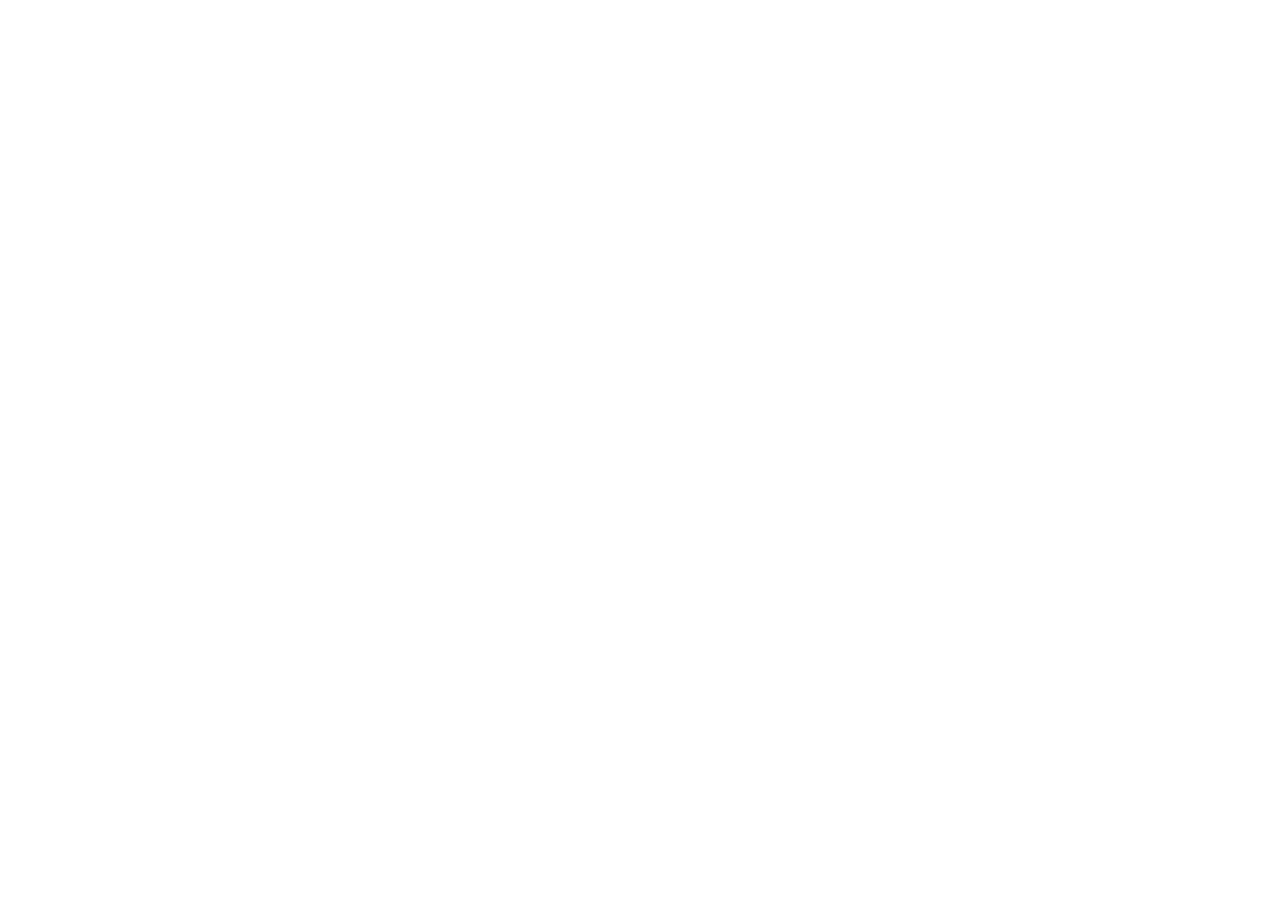
==== index.html @ 5663b7db "Proyecto Fruver Frumax" ====
<!DOCTYPE html>
<html lang="en">
<head>
    <meta charset="UTF-8">
    <meta name="viewport" content="width=device-width, initial-scale=1.0">
    <title>Pagina de Inicio</title>
</head>
<body>
    
</body>
</html>
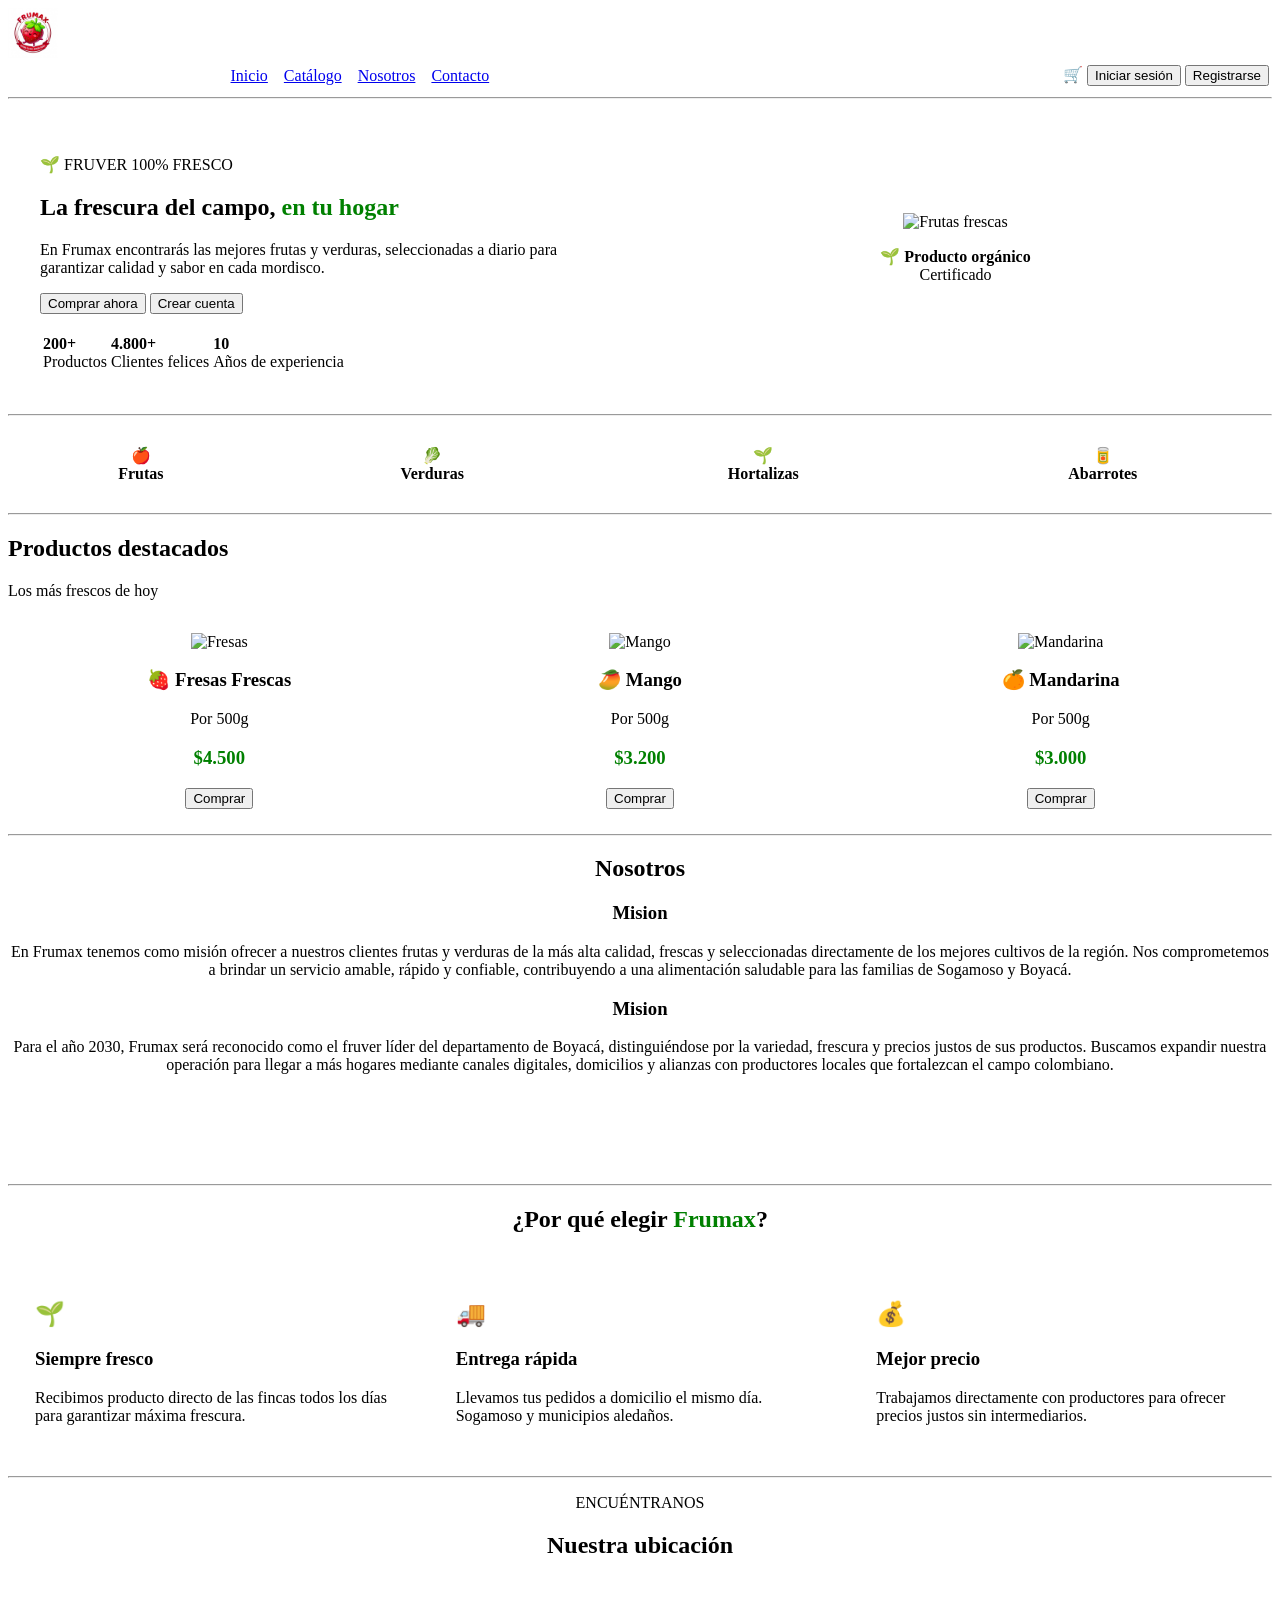
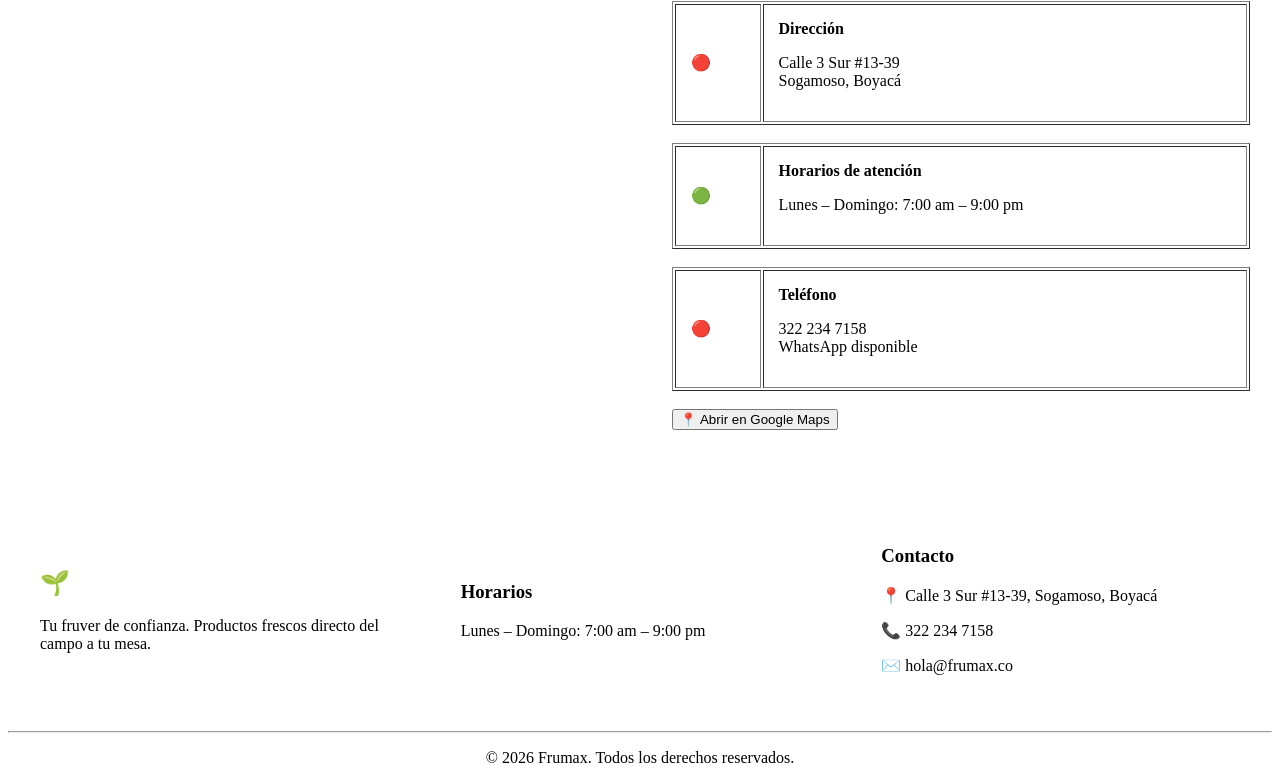
==== commit 60aeef4e: "Diseno de pagina de inicio" ====
--- a/index.html
+++ b/index.html
@@ -1,11 +1,560 @@
 <!DOCTYPE html>
-<html lang="en">
+<html lang="es">
 <head>
     <meta charset="UTF-8">
     <meta name="viewport" content="width=device-width, initial-scale=1.0">
-    <title>Pagina de Inicio</title>
+    <title>Frumax - Fruver</title>
 </head>
+
 <body>
+
+    <!--Enecabezado-->
+    <header>
+
+        <table width="100%">
+            <tr>
+
+            <div>
+                <a href="#">
+                    <img src="assets/imagenes/FOTO PROYECTO.jpg" alt="logo FRUMAX" width="50">
+                </a>
+            </div>
+
+                <td align="center">
+                    <a href="#inicio">Inicio</a> &nbsp;&nbsp;
+                    <a href="#catalogo">Catálogo</a> &nbsp;&nbsp;
+                    <a href="#nosotros">Nosotros</a> &nbsp;&nbsp;
+                    <a href="#contacto">Contacto</a>
+                </td>
+
+                <td align="right">
+                    🛒
+                    <button>Iniciar sesión</button>
+                    <button>Registrarse</button>
+                </td>
+
+            </tr>
+        </table>
+
+        <hr>
+
+    </header>
+
+    <!--Inicio-->
+    <section id="inicio">
+
+        <table width="100%" cellpadding="30">
+
+            <tr>
+
+                <td width="50%">
+
+                    <p>🌱 FRUVER 100% FRESCO</p>
+
+                    <h1>
+                        La frescura del campo,
+                        <font color="green">en tu hogar</font>
+                    </h1>
+
+                    <p>
+                        En Frumax encontrarás las mejores frutas y verduras,
+                        seleccionadas a diario para garantizar calidad y sabor
+                        en cada mordisco.
+                    </p>
+
+                    <button>
+                        Comprar ahora
+                    </button>
+
+                    <button>
+                        Crear cuenta
+                    </button>
+
+                    <br><br>
+
+                    <table>
+                        <tr>
+                            <td>
+                                <b>200+</b><br>
+                                Productos
+                            </td>
+
+                            <td>
+                                <b>4.800+</b><br>
+                                Clientes felices
+                            </td>
+
+                            <td>
+                                <b>10</b><br>
+                                Años de experiencia
+                            </td>
+                        </tr>
+                    </table>
+
+                </td>
+
+                <td width="50%" align="center">
+
+                    <img src="assets/imagenes/pagina principal.jpeg"
+                        width="600"
+                        alt="Frutas frescas">
+
+                    <p>
+                        🌱 <b>Producto orgánico</b><br>
+                        Certificado
+                    </p>
+
+                </td>
+
+            </tr>
+
+        </table>
+
+    </section>
+
+    <hr>
+
+    <!--Categorias-->
+    <section>
+
+        <table width="100%" cellpadding="20">
+
+            <tr align="center">
+
+                <td>
+                    🍎<br>
+                    <b>Frutas</b>
+                </td>
+
+                <td>
+                    🥬<br>
+                    <b>Verduras</b>
+                </td>
+
+                <td>
+                    🌱<br>
+                    <b>Hortalizas</b>
+                </td>
+
+                <td>
+                    🥫<br>
+                    <b>Abarrotes</b>
+                </td>
+
+            </tr>
+
+        </table>
+
+    </section>
+
+    <hr>
+
+    <!--Productos-->
+
+    <section id="catalogo">
+
+        <h2>Productos destacados</h2>
+
+        <p>Los más frescos de hoy</p>
+
+        <table width="100%" cellpadding="15">
+
+            <tr>
+
+                <!--Fresa-->
+                <td width="33%" align="center">
+
+                    <img
+                        src="https://images.unsplash.com/photo-1464965911861-746a04b4bca6?w=400"width="300"
+                        height="200"
+                        alt="Fresas"
+>
+
+                    <h3>🍓 Fresas Frescas</h3>
+
+                    <p>Por 500g</p>
+
+                    <h3>
+                        <font color="green">$4.500</font>
+                    </h3>
+
+                    <button>Comprar</button>
+
+                </td>
+
+
+                <!--MANGO-->
+                <td width="33%" align="center">
+
+                    <img src="assets/imagenes/Mango.jpeg"
+                        width="200"
+                        height="180"
+                        alt="Mango"
+                    >
+
+                    <h3>🥭 Mango</h3>
+
+                    <p>Por 500g</p>
+
+                    <h3>
+                        <font color="green">$3.200</font>
+                    </h3>
+
+                    <button>Comprar</button>
+
+                </td>
+
+
+                <!-- MANDARINA -->
+                <td width="33%" align="center">
+
+                    <img src="assets/imagenes/Mandarina.jpeg"
+                        width="200"
+                        height="180"
+                        alt="Mandarina"
+                    >
+
+                    <h3>🍊 Mandarina</h3>
+
+                    <p>Por 500g</p>
+
+                    <h3>
+                        <font color="green">$3.000</font>
+                    </h3>
+
+                    <button>Comprar</button>
+
+                </td>
+
+            </tr>
+
+        </table>
+
+    </section>
+
+    <hr>
+    <!--Mision y Vision-->
+
+    <center>
+    <h2>Nosotros</h2>
+
+    <table width="100%" cellpadding="20">
+
+        <tr>
+            <td width="50%"></td>
+            <h3> Mision</h3>
+            <p>
+                En Frumax tenemos como misión ofrecer a nuestros clientes frutas y verduras de la más alta calidad, 
+                frescas y seleccionadas directamente de los mejores cultivos de la región.
+                Nos comprometemos a brindar un servicio amable, rápido y confiable, contribuyendo a una alimentación saludable para las familias de Sogamoso y Boyacá.
+            </p>
+        </tr>
+
+        <td>
+            <td width="50%"></td>
+            <h3> Mision</h3>
+            <p>
+                Para el año 2030, Frumax será reconocido como el fruver líder del departamento de Boyacá, distinguiéndose por la variedad, frescura y precios justos de sus productos. 
+                Buscamos expandir nuestra operación para llegar a más hogares mediante canales digitales, domicilios y alianzas con productores locales que fortalezcan el campo colombiano.
+            </p>
+        </td>
+        </tr>
+        </table>
+        </center>
+
+    <hr>
+
+    <!--Por que elegir Frumax-->
+    <section id="nosotros">
+
+        <center>
+            <h2>
+                ¿Por qué elegir
+                <font color="green">Frumax</font>?
+            </h2>
+        </center>
+
+
+        <table width="100%" cellpadding="25">
+
+            <tr>
+
+                <td width="33%">
+
+                    <h2>🌱</h2>
+
+                    <h3>Siempre fresco</h3>
+
+                    <p>
+                        Recibimos producto directo de las fincas
+                        todos los días para garantizar máxima frescura.
+                    </p>
+
+                </td>
+
+
+                <td width="33%">
+
+                    <h2>🚚</h2>
+
+                    <h3>Entrega rápida</h3>
+
+                    <p>
+                        Llevamos tus pedidos a domicilio el mismo día.
+                        Sogamoso y municipios aledaños.
+                    </p>
+
+                </td>
+
+
+                <td width="33%">
+
+                    <h2>💰</h2>
+
+                    <h3>Mejor precio</h3>
+
+                    <p>
+                        Trabajamos directamente con productores
+                        para ofrecer precios justos sin intermediarios.
+                    </p>
+
+                </td>
+
+            </tr>
+
+        </table>
+
+    </section>
+
+
+    <hr>
+
+    <!--Unicacion-->
+
+    <section id="contacto">
+
+        <center>
+
+            <p>
+                ENCUÉNTRANOS
+            </p>
+
+            <h2>
+                Nuestra
+                ubicación
+            </h2>
+
+        </center>
+
+
+        <table width="100%" cellpadding="20">
+
+            <tr>
+
+                <!-- MAPA -->
+
+                <td width="50%" align="center">
+
+                    <div>
+                <center>
+                    <iframe src="https://www.google.com/maps/embed?pb=!1m18!1m12!1m3!1d3970.0698266875106!2d-72.94289392331687!3d5.703052332149914!2m3!1f0!2f0!3f0!3m2!1i1024!2i768!4f13.1!3m3!1m2!1s0x8e6a45ca20de23af%3A0x61d91f618eb2b87a!2sCl.%203%20Sur%20%23%2013-39%2C%20Sogamoso%2C%20Boyac%C3%A1!5e0!3m2!1ses-419!2sco!4v1788568639772!5m2!1ses-419!2sco" width="600" height="450" style="border:0;" allowfullscreen="" loading="lazy" referrerpolicy="strict-origin-when-cross-origin"></iframe>
+                </center>
+            </div>
+                </td>
+
+
+                <!--Informacion-->
+
+                <td width="50%" valign="top">
+
+                    <!-- DIRECCIÓN -->
+
+                    <table border="1" width="100%" cellpadding="15">
+
+                        <tr>
+
+                            <td width="15%">
+                                🔴
+                            </td>
+
+                            <td>
+
+                                <b>Dirección</b>
+
+                                <p>
+                                    Calle 3 Sur #13-39<br>
+                                    Sogamoso, Boyacá
+                                </p>
+
+                            </td>
+
+                        </tr>
+
+                    </table>
+
+                    <br>
+
+
+                    <!-- HORARIOS -->
+
+                    <table border="1" width="100%" cellpadding="15">
+
+                        <tr>
+
+                            <td width="15%">
+                                🟢
+                            </td>
+
+                            <td>
+
+                                <b>Horarios de atención</b>
+
+                                <p>
+                                    Lunes – Domingo: 7:00 am – 9:00 pm
+                                </p>
+
+                            </td>
+
+                        </tr>
+
+                    </table>
+
+                    <br>
+
+
+                    <!-- TELÉFONO -->
+
+                    <table border="1" width="100%" cellpadding="15">
+
+                        <tr>
+
+                            <td width="15%">
+                                🔴
+                            </td>
+
+                            <td>
+
+                                <b>Teléfono</b>
+
+                                <p>
+                                    322 234 7158<br>
+                                    WhatsApp disponible
+                                </p>
+
+                            </td>
+
+                        </tr>
+
+                    </table>
+
+                    <br>
+
+                    <button>
+                        📍 Abrir en Google Maps
+                    </button>
+
+                </td>
+
+            </tr>
+
+        </table>
+
+    </section>
+
+
+    <br>
+
+
+    <!--Footer -->
+
+    <footer>
+
+        <table width="100%" cellpadding="30">
+
+            <tr>
+
+                <!-- DESCRIPCIÓN -->
+
+                <td width="33%">
+
+                    <h2>
+                        🌱 <font color="white">FRUMAX</font>
+                    </h2>
+
+                    <p>
+                        Tu fruver de confianza. Productos frescos
+                        directo del campo a tu mesa.
+                    </p>
+
+                </td>
+
+
+                <!-- HORARIOS -->
+
+                <td width="33%">
+
+                    <h3>Horarios</h3>
+
+                    <p>
+                        Lunes – Domingo: 7:00 am – 9:00 pm<br>
+
+                    </p>
+
+                </td>
+
+
+                <!-- CONTACTO -->
+
+                <td width="33%">
+
+                    <h3>Contacto</h3>
+
+                    <p>
+                        📍 Calle 3 Sur #13-39, Sogamoso, Boyacá
+                    </p>
+
+                    <p>
+                        📞 322 234 7158
+                    </p>
+
+                    <p>
+                        ✉️ hola@frumax.co
+                    </p>
+
+                </td>
+
+            </tr>
+
+        </table>
+
+
+        <hr>
+
+        <center>
+
+            <p>
+                © 2026 Frumax. Todos los derechos reservados.
+            </p>
+
+        </center>
+
+    </footer>
+
+</body>
+
+</html>
+
     
-</body>
-</html>+
+
+
+
+
+
+
+
+
+
+
+
+
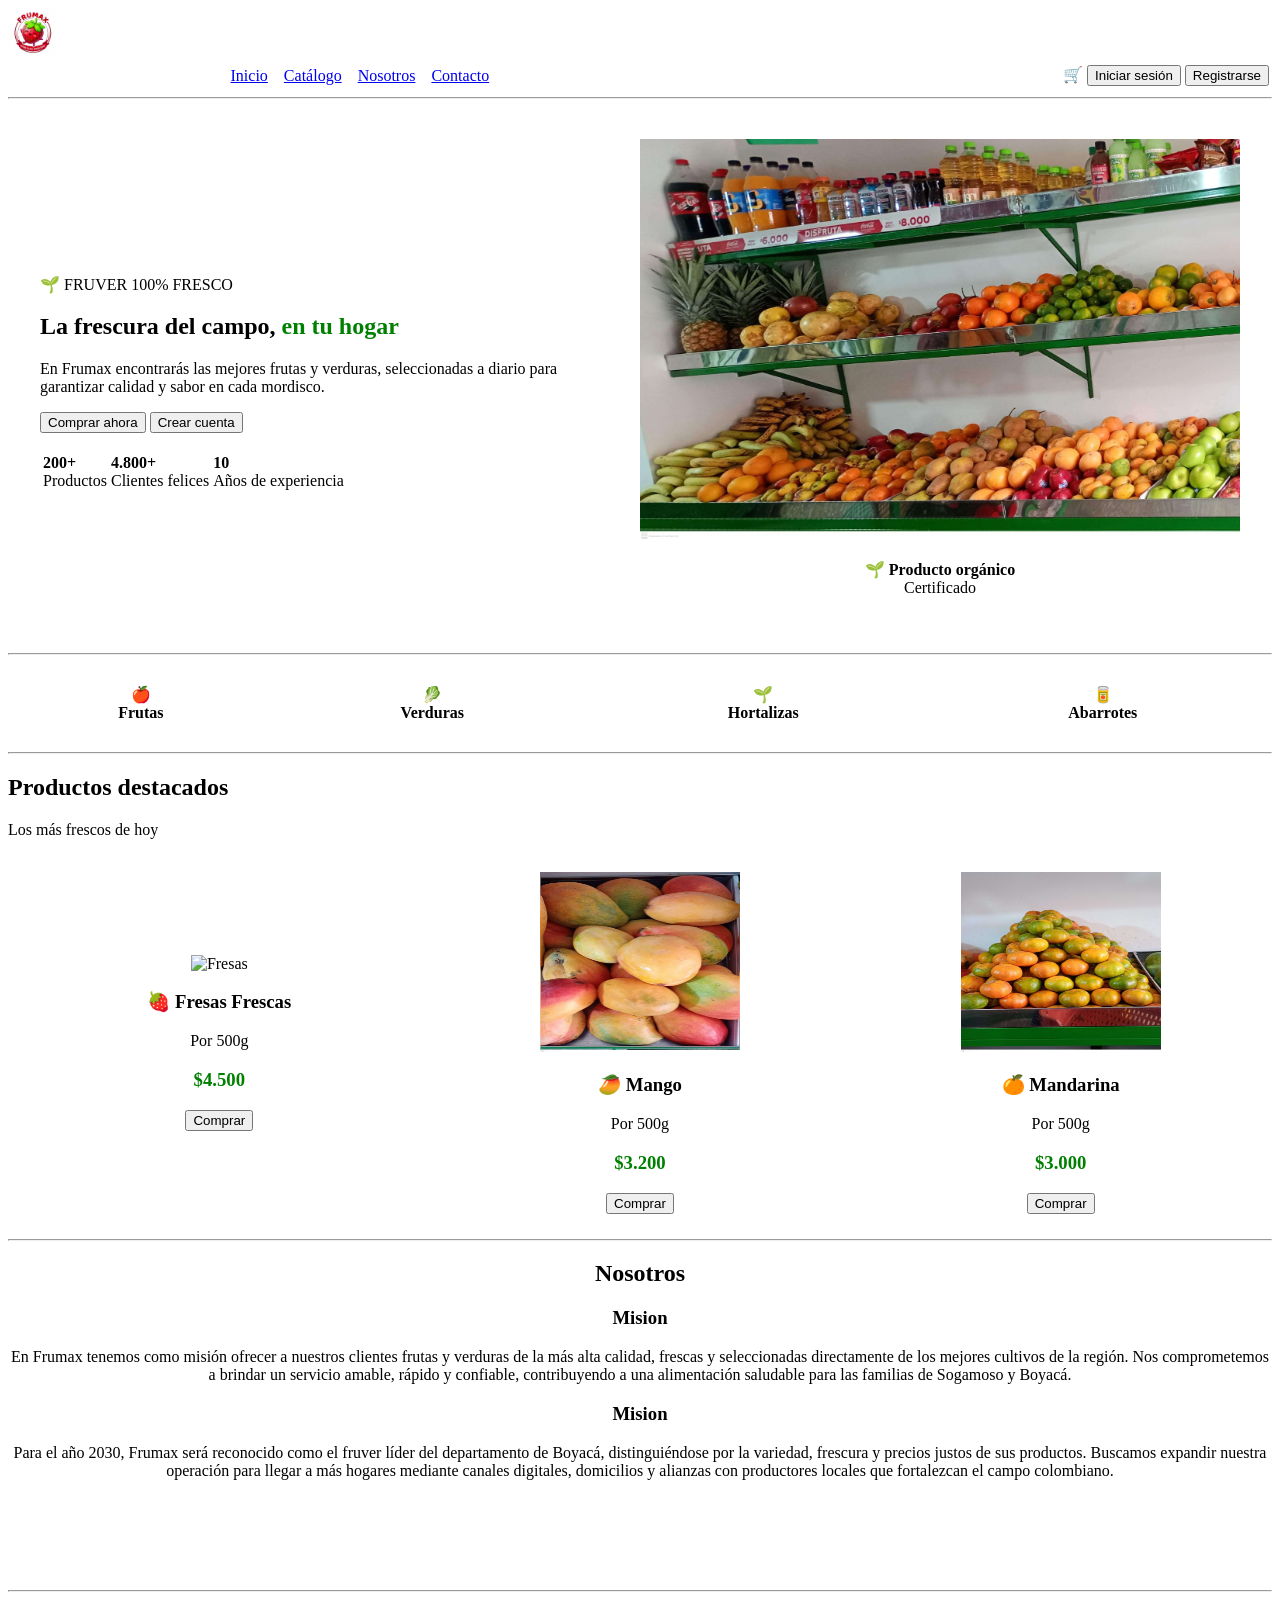
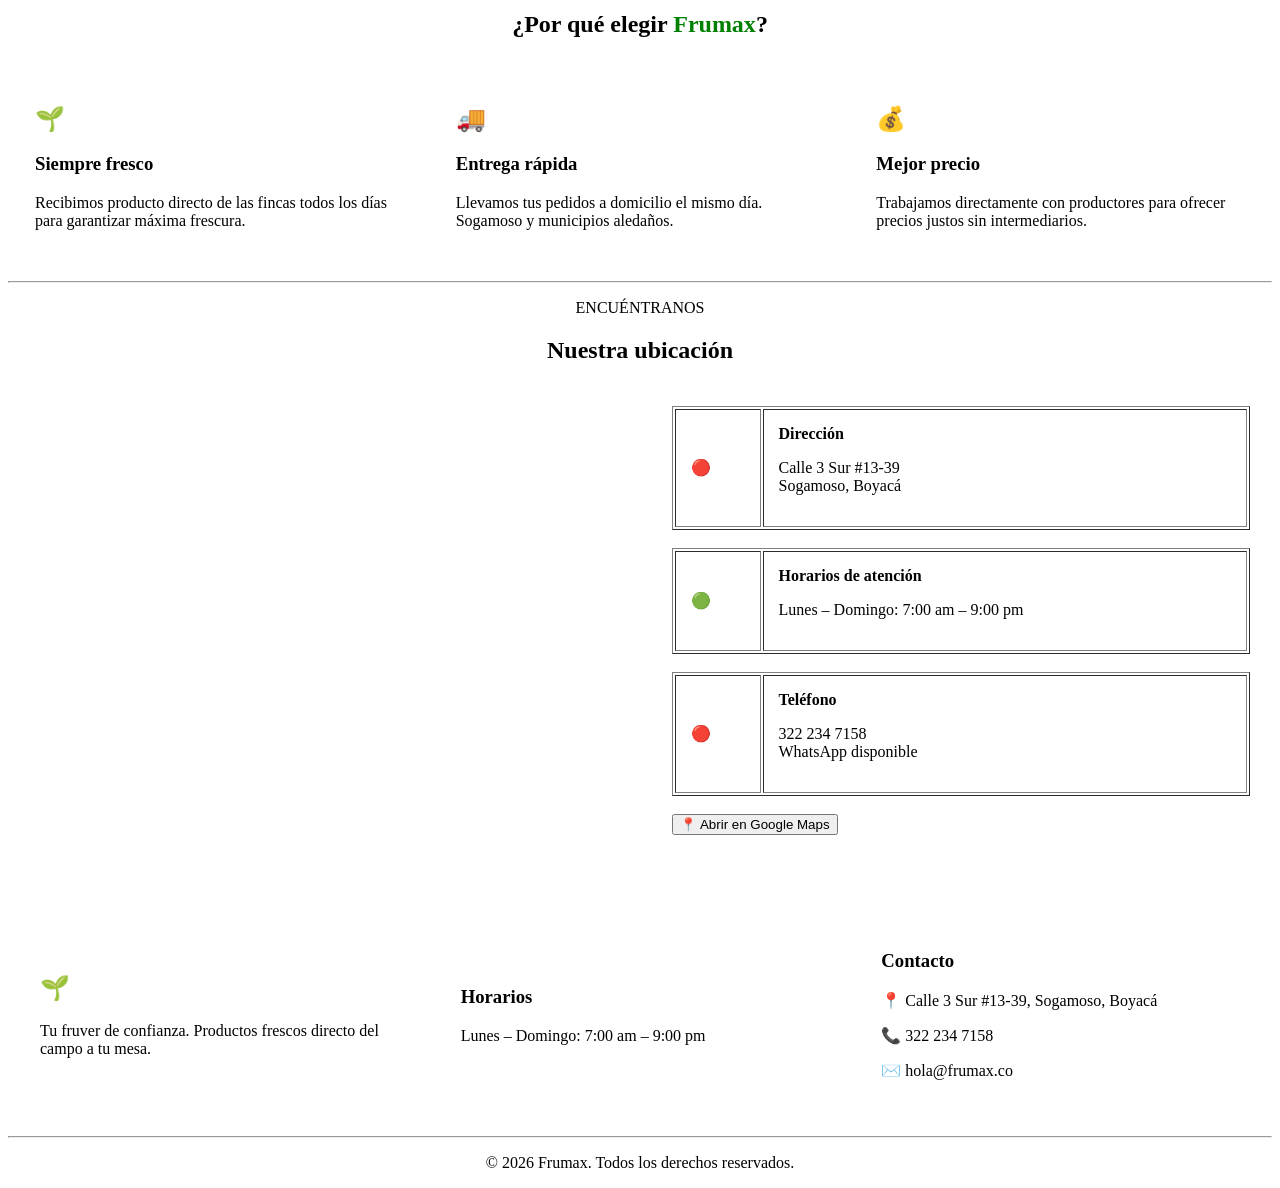
==== commit 4f1a220e: "agregar estilos css y archivos del proyecto frumax" ====
--- a/index.html
+++ b/index.html
@@ -544,17 +544,4 @@
 
 </html>
 
-    
-
-
-
-
-
-
-
-
-
-
-
-
-
+    
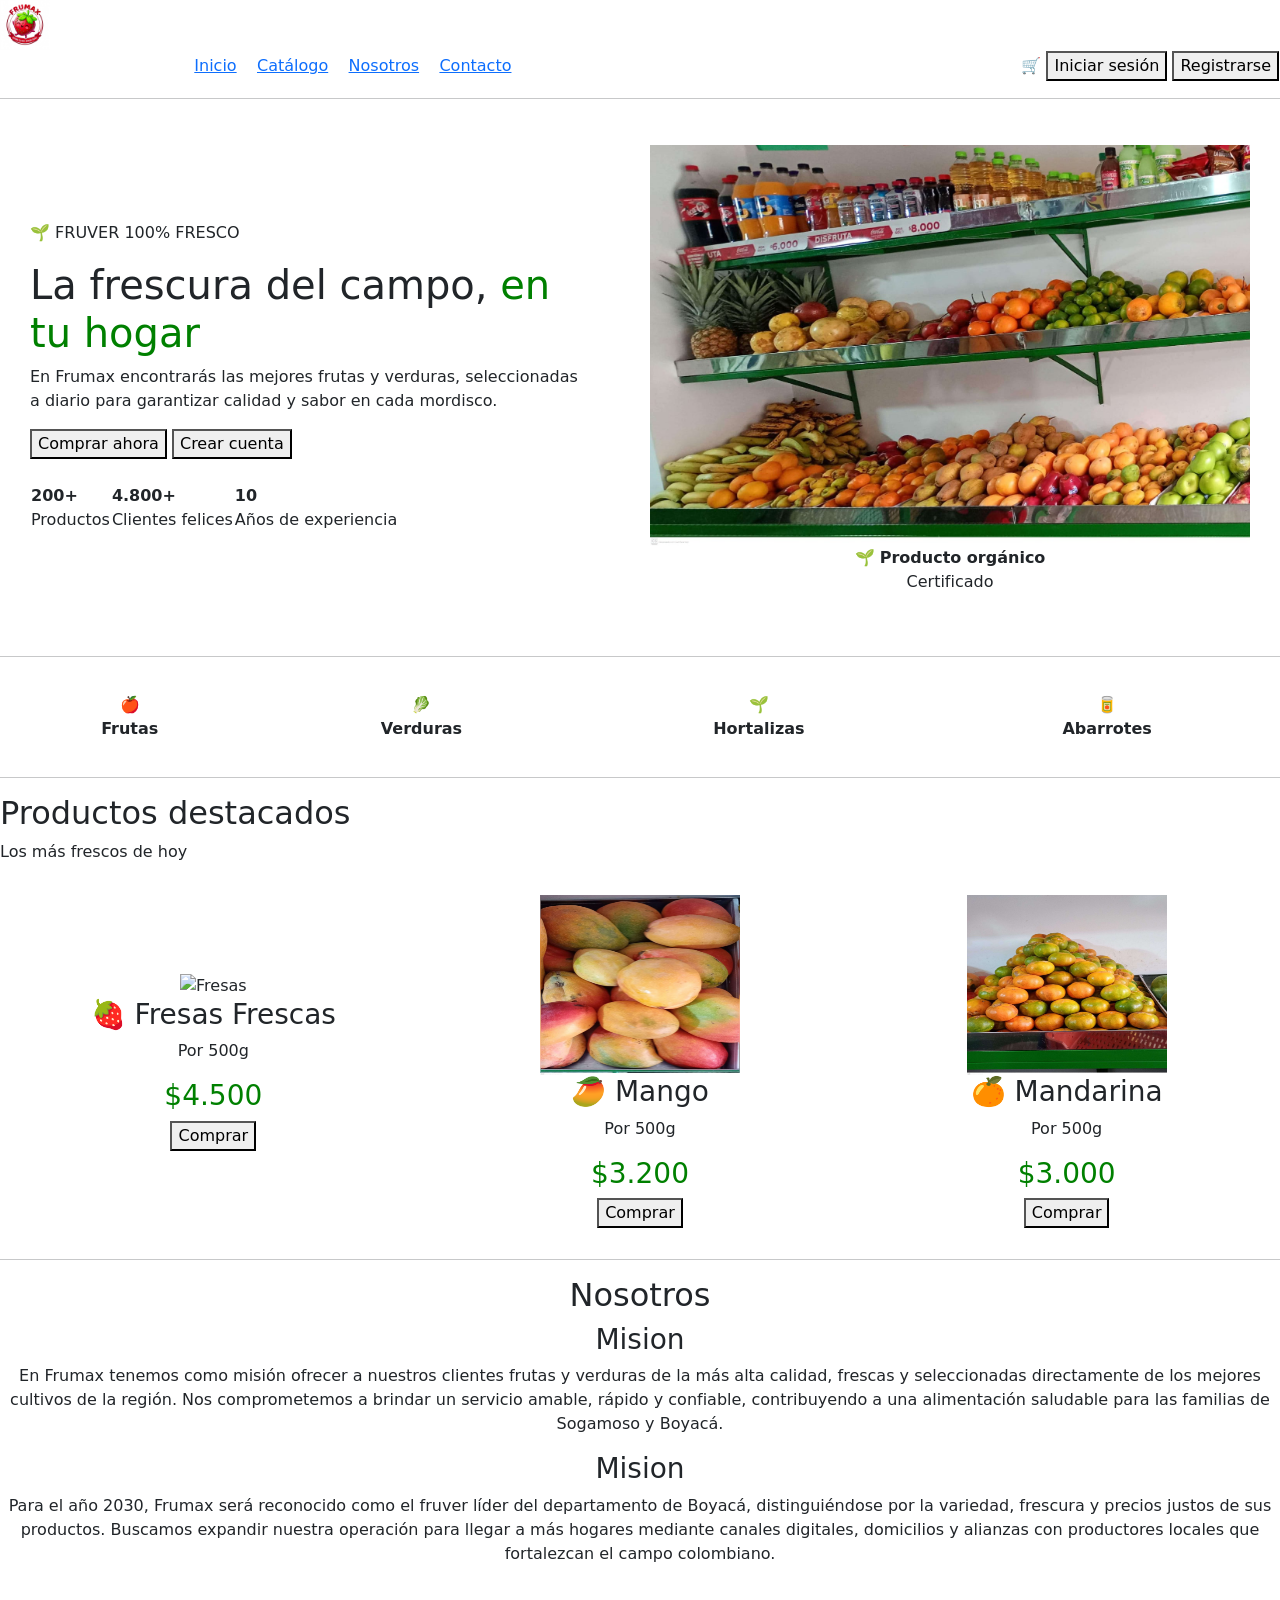
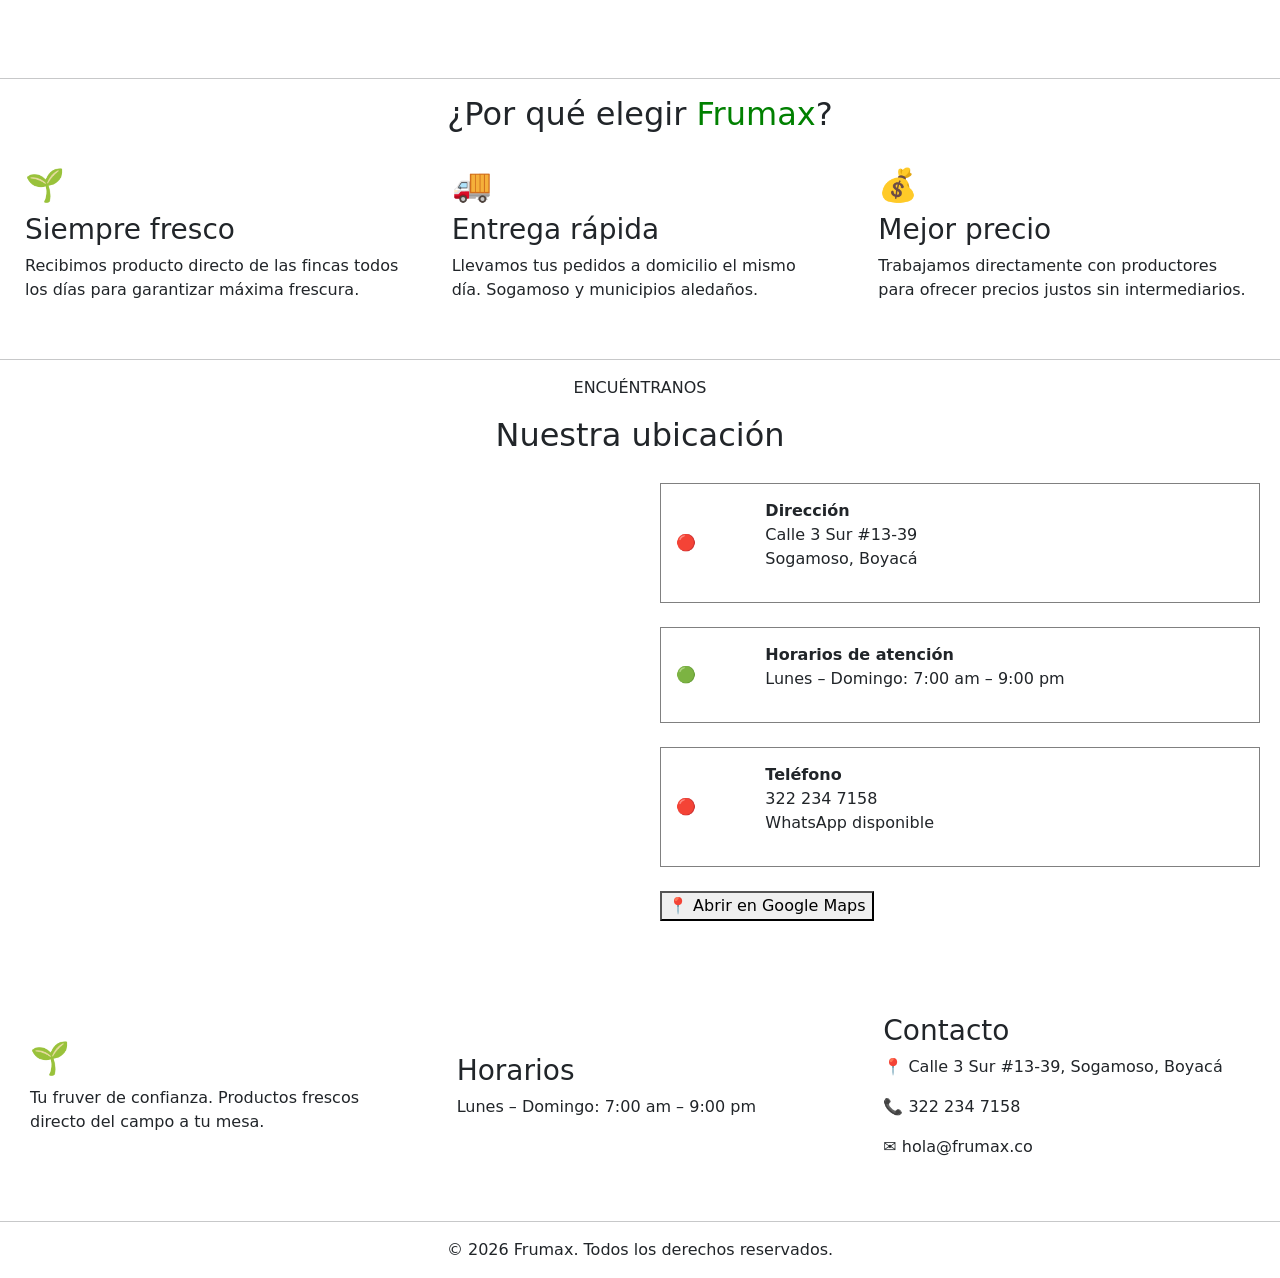
==== commit b3053291: "actualizacion del archivo adminy css" ====
--- a/index.html
+++ b/index.html
@@ -4,12 +4,20 @@
     <meta charset="UTF-8">
     <meta name="viewport" content="width=device-width, initial-scale=1.0">
     <title>Frumax - Fruver</title>
+
+      <link href="https://cdn.jsdelivr.net/npm/bootstrap@5.3.3/dist/css/bootstrap.min.css"
+rel="stylesheet">
+<link href="https://cdn.jsdelivr.net/npm/bootstrap-icons@1.11.3/font/bootstrap-icons.css"
+rel="stylesheet">
+
 </head>
 
 <body>
+    <header class=""
 
     <!--Enecabezado-->
     <header>
+       
 
         <table width="100%">
             <tr>
@@ -71,6 +79,7 @@
                     </button>
 
                     <br><br>
+                    
 
                     <table>
                         <tr>
@@ -540,8 +549,9 @@
 
     </footer>
 
+    <script>
+ src="https://cdn.jsdelivr.net/npm/bootstrap@5.3.3/dist/js/bootstrap.bundle.min.js"></script>
+
 </body>
 
-</html>
-
-    +</html>
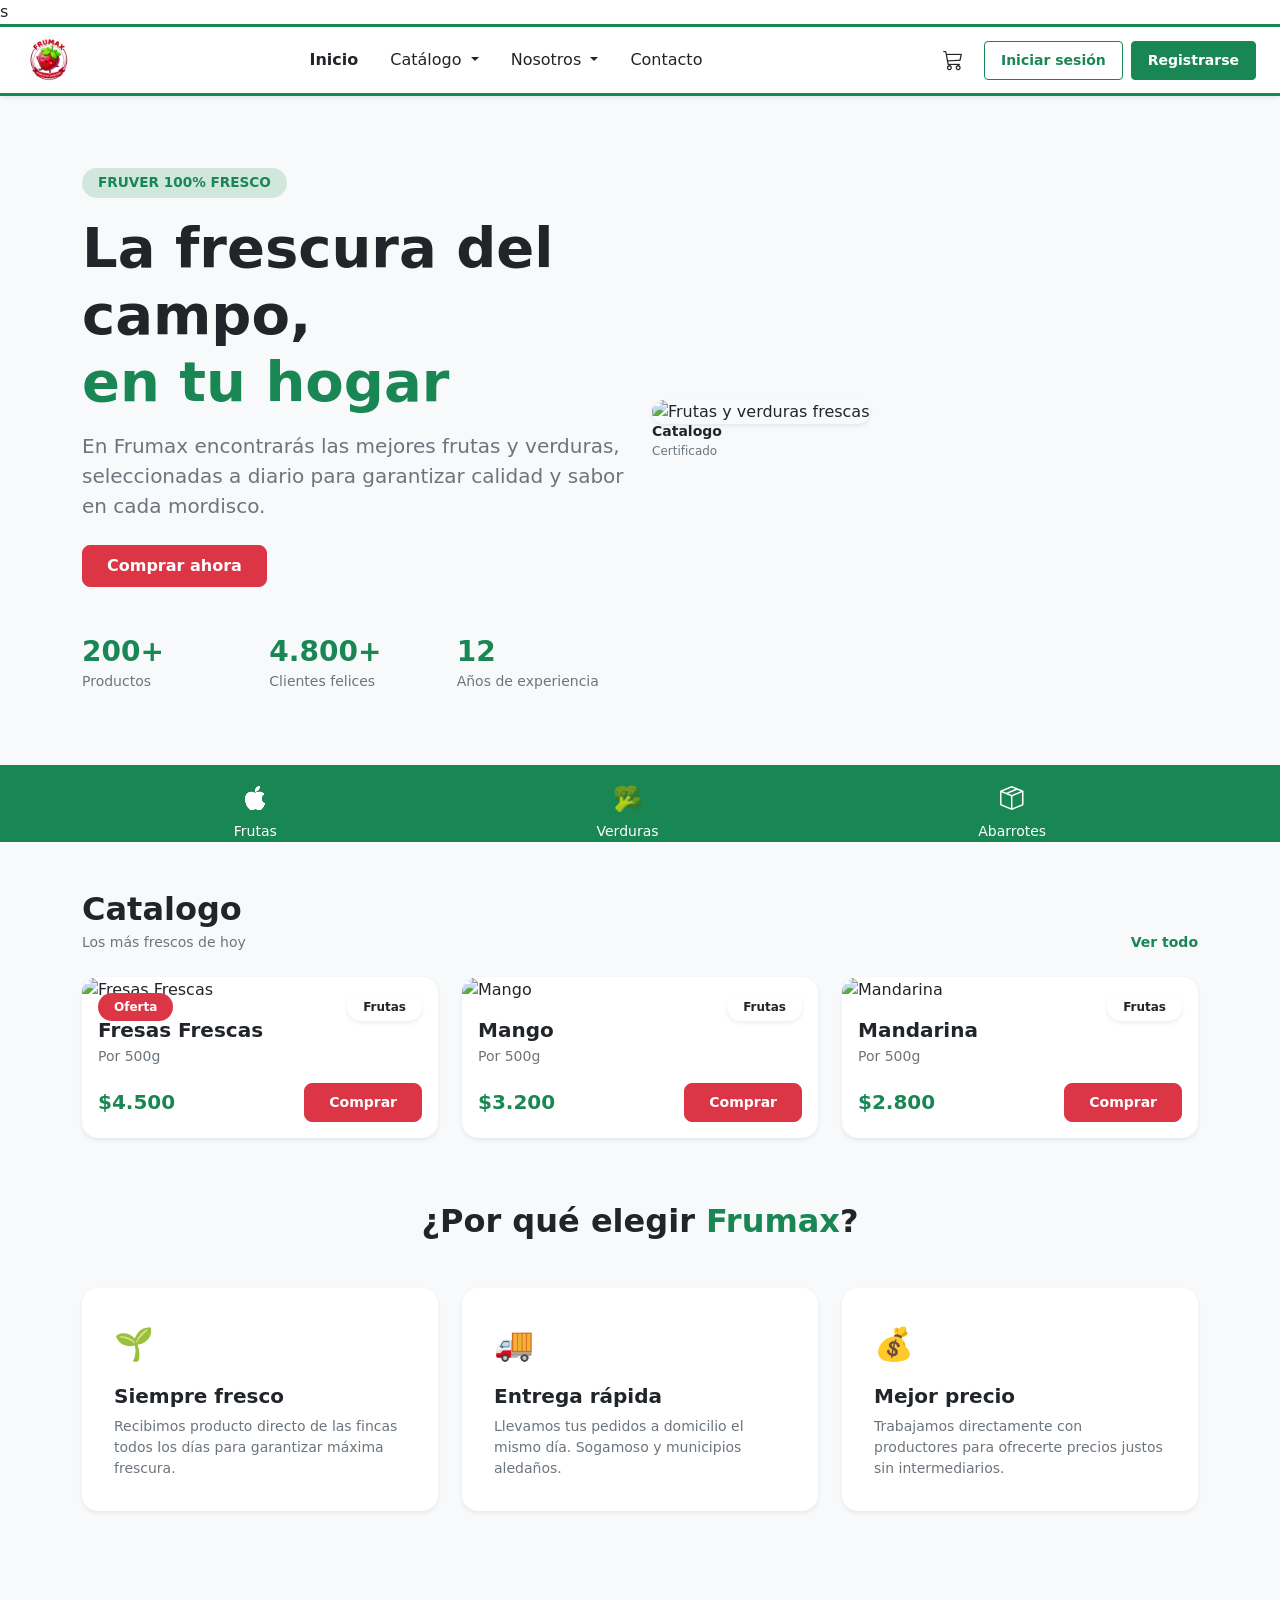
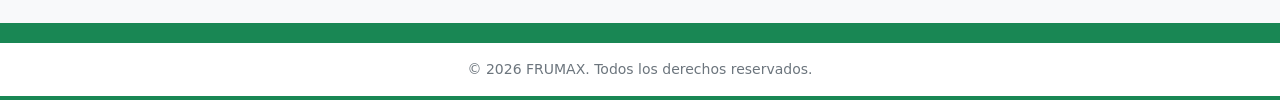
==== commit e02f4a8c: "cambios index.html" ====
--- a/index.html
+++ b/index.html
@@ -1,557 +1,322 @@
 <!DOCTYPE html>
 <html lang="es">
+
 <head>
     <meta charset="UTF-8">
     <meta name="viewport" content="width=device-width, initial-scale=1.0">
-    <title>Frumax - Fruver</title>
-
-      <link href="https://cdn.jsdelivr.net/npm/bootstrap@5.3.3/dist/css/bootstrap.min.css"
-rel="stylesheet">
-<link href="https://cdn.jsdelivr.net/npm/bootstrap-icons@1.11.3/font/bootstrap-icons.css"
-rel="stylesheet">
+    <meta name="description" content="FRUMAX - La frescura del campo en tu hogar.">
+    <title>FRUMAX | La frescura del campo en tu hogar</title>
+
+    <!-- Bootstrap 5 CSS -->
+    <link href="https://cdn.jsdelivr.net/npm/bootstrap@5.3.3/dist/css/bootstrap.min.css" rel="stylesheet">
+    <!-- Bootstrap Icons -->
+    <link href="https://cdn.jsdelivr.net/npm/bootstrap-icons@1.11.3/font/bootstrap-icons.css" rel="stylesheet">
 
 </head>
 
-<body>
-    <header class=""
-
-    <!--Enecabezado-->
-    <header>
-       
-
-        <table width="100%">
-            <tr>
-
+<body class="d-flex flex-column min-vh-100 bg-white">
+s
+    <!--NAVEGACIÓN -->
+    <header class="shadow-sm bg-white sticky-top border-top border-success border-3 border-bottom">
+        <nav class="navbar navbar-expand-lg navbar-light py-2 px-4">
+            <div class="container-fluid px-0">
+
+                <a href="index.html">
+                <img src="assets/imag/proyecto.jpg" alt="Logo de la empresa" width="50" class="img-fluid">
+                 </a>
+
+
+                <!-- Botón Menú Hamburguesa para telefonos -->
+                <button class="navbar-toggler" type="button" data-bs-toggle="collapse" data-bs-target="#navbarMain"
+                    aria-controls="navbarMain" aria-expanded="false" aria-label="Toggle navigation">
+                    <span class="navbar-toggler-icon"></span>
+                </button>
+
+                <!-- Menú colapsable -->
+                <div class="collapse navbar-collapse" id="navbarMain">
+
+                    <!-- Enlaces principales -->
+                    <ul class="navbar-nav mx-auto mb-2 mb-lg-0 gap-lg-3 text-center">
+                        <li class="nav-item">
+                            <a class="nav-link active fw-semibold text-dark" href="#">Inicio</a>
+                        </li>
+                        <li class="nav-item dropdown">
+                            <a class="nav-link dropdown-toggle text-dark" href="#" role="button" data-bs-toggle="dropdown" aria-expanded="false">
+                                Catálogo
+                            </a>
+                            <ul class="dropdown-menu">
+                                <li><a class="dropdown-item" href="#">Frutas</a></li>
+                                <li><a class="dropdown-item" href="#">Verduras</a></li>
+                            </ul>
+                        </li>
+                        <li class="nav-item dropdown">
+                            <a class="nav-link dropdown-toggle text-dark" href="#" role="button" data-bs-toggle="dropdown" aria-expanded="false">
+                                Nosotros
+                            </a>
+                            <ul class="dropdown-menu">
+                                <li><a class="dropdown-item" href="#">Nuestra Historia</a></li>
+                            </ul>
+                        </li>
+                        <li class="nav-item">
+                            <a class="nav-link text-dark" href="#">Contacto</a>
+                        </li>
+                    </ul>
+
+                    <!-- Botones superiores derechos (Carrito, Iniciar sesión y Registrarse) -->
+                    <div class="d-flex align-items-center justify-content-center gap-2 mt-3 mt-lg-0">
+                        <a href="#" class="btn btn-link text-dark fs-5 p-1 me-2" aria-label="Carrito de compras">
+                            <i class="bi bi-cart3"></i>
+                        </a>
+                        <a href="iniciar_sesion.html" class="btn btn-outline-success btn-sm px-3 py-2 fw-semibold">Iniciar sesión</a>
+                        <a href="registro.html" class="btn btn-success btn-sm px-3 py-2 fw-semibold">Registrarse</a>
+                    </div>
+
+                </div>
+
+            </div>
+        </nav>
+    </header>
+
+    <!-- contenido principal -->
+    <main class="flex-grow-1">
+
+        <section class="bg-light py-5">
+            <div class="container py-4">
+                <div class="row align-items-center gy-4">
+
+                    <!-- Textos y Botones-->
+                    <div class="col-lg-6">
+                        <span class="badge bg-success-subtle text-success fw-bold px-3 py-2 rounded-pill mb-3" style="font-size: 0.85rem;">
+                            FRUVER 100% FRESCO
+                        </span>
+
+                        <h1 class="display-4 fw-bold text-dark mb-3">
+                            La frescura del campo, <br>
+                            <span class="text-success">en tu hogar</span>
+                        </h1>
+
+                        <p class="text-secondary fs-5 mb-4">
+                            En Frumax encontrarás las mejores frutas y verduras, seleccionadas a diario para garantizar calidad y sabor en cada mordisco.
+                        </p>
+
+                        <!-- Botones principales -->
+                        <div class="d-flex gap-3 mb-5">
+                            <a href="#" class="btn btn-danger btn-lg px-4 fs-6 fw-bold rounded-3">Comprar ahora</a>
+                        </div>
+
+                        <!-- Estadísticas -->
+                        <div class="row text-center text-sm-start g-3">
+                            <div class="col-4">
+                                <h3 class="fw-bold text-success mb-0">200+</h3>
+                                <small class="text-secondary">Productos</small>
+                            </div>
+                            <div class="col-4">
+                                <h3 class="fw-bold text-success mb-0">4.800+</h3>
+                                <small class="text-secondary">Clientes felices</small>
+                            </div>
+                            <div class="col-4">
+                                <h3 class="fw-bold text-success mb-0">12</h3>
+                                <small class="text-secondary">Años de experiencia</small>
+                            </div>
+                        </div>
+                    </div>
+
+                    <!-- Imagenes -->
+                    <div class="col-lg-6">
+                        <div class="position-relative">
+                            <img src="https://images.unsplash.com/photo-1610832958506-aa56368176cf?auto=format&fit=crop&w=800&q=80"
+                                alt="Frutas y verduras frescas" class="img-fluid rounded-4 shadow-sm w-100">
+
+                                <div>
+                                    <strong class="d-block text-dark lh-1 small">Catalogo</strong>
+                                    <small class="text-secondary" style="font-size: 0.75rem;">Certificado</small>
+                                </div>
+                            </div>
+                        </div>
+                    </div>
+
+                </div>
+            </div>
+        </section>
+
+        <!--Categorias-->
+        <section class="bg-success text-white py-3">
+            <div class="container">
+                <div class="d-flex justify-content-around align-items-center flex-wrap gap-3">
+                    <a href="#" class="text-white text-decoration-none d-flex flex-column align-items-center gap-1 small">
+                        <i class="bi bi-apple fs-4"></i>
+                        <span>Frutas</span>
+                    </a>
+                    <a href="#" class="text-white text-decoration-none d-flex flex-column align-items-center gap-1 small">
+                    <span class="fs-4">🥦</span>
+                    <span>Verduras</span>
+                    </a>
+                    
+                    <a href="#" class="text-white text-decoration-none d-flex flex-column align-items-center gap-1 small">
+                        <i class="bi bi-box-seam fs-4"></i>
+                        <span>Abarrotes</span>
+                    </a>
+                </div>
+            </div>
+
+            <!--Catalogo-->
+<section class="py-5 bg-light">
+    <div class="container">
+
+        <!-- Encabezado -->
+        <div class="d-flex justify-content-between align-items-end mb-4">
             <div>
-                <a href="#">
-                    <img src="assets/imagenes/FOTO PROYECTO.jpg" alt="logo FRUMAX" width="50">
-                </a>
-            </div>
-
-                <td align="center">
-                    <a href="#inicio">Inicio</a> &nbsp;&nbsp;
-                    <a href="#catalogo">Catálogo</a> &nbsp;&nbsp;
-                    <a href="#nosotros">Nosotros</a> &nbsp;&nbsp;
-                    <a href="#contacto">Contacto</a>
-                </td>
-
-                <td align="right">
-                    🛒
-                    <button>Iniciar sesión</button>
-                    <button>Registrarse</button>
-                </td>
-
-            </tr>
-        </table>
-
-        <hr>
-
-    </header>
-
-    <!--Inicio-->
-    <section id="inicio">
-
-        <table width="100%" cellpadding="30">
-
-            <tr>
-
-                <td width="50%">
-
-                    <p>🌱 FRUVER 100% FRESCO</p>
-
-                    <h1>
-                        La frescura del campo,
-                        <font color="green">en tu hogar</font>
-                    </h1>
-
-                    <p>
-                        En Frumax encontrarás las mejores frutas y verduras,
-                        seleccionadas a diario para garantizar calidad y sabor
-                        en cada mordisco.
-                    </p>
-
-                    <button>
-                        Comprar ahora
-                    </button>
-
-                    <button>
-                        Crear cuenta
-                    </button>
-
-                    <br><br>
-                    
-
-                    <table>
-                        <tr>
-                            <td>
-                                <b>200+</b><br>
-                                Productos
-                            </td>
-
-                            <td>
-                                <b>4.800+</b><br>
-                                Clientes felices
-                            </td>
-
-                            <td>
-                                <b>10</b><br>
-                                Años de experiencia
-                            </td>
-                        </tr>
-                    </table>
-
-                </td>
-
-                <td width="50%" align="center">
-
-                    <img src="assets/imagenes/pagina principal.jpeg"
-                        width="600"
-                        alt="Frutas frescas">
-
-                    <p>
-                        🌱 <b>Producto orgánico</b><br>
-                        Certificado
-                    </p>
-
-                </td>
-
-            </tr>
-
-        </table>
-
-    </section>
-
-    <hr>
-
-    <!--Categorias-->
-    <section>
-
-        <table width="100%" cellpadding="20">
-
-            <tr align="center">
-
-                <td>
-                    🍎<br>
-                    <b>Frutas</b>
-                </td>
-
-                <td>
-                    🥬<br>
-                    <b>Verduras</b>
-                </td>
-
-                <td>
-                    🌱<br>
-                    <b>Hortalizas</b>
-                </td>
-
-                <td>
-                    🥫<br>
-                    <b>Abarrotes</b>
-                </td>
-
-            </tr>
-
-        </table>
-
-    </section>
-
-    <hr>
-
-    <!--Productos-->
-
-    <section id="catalogo">
-
-        <h2>Productos destacados</h2>
-
-        <p>Los más frescos de hoy</p>
-
-        <table width="100%" cellpadding="15">
-
-            <tr>
-
-                <!--Fresa-->
-                <td width="33%" align="center">
-
-                    <img
-                        src="https://images.unsplash.com/photo-1464965911861-746a04b4bca6?w=400"width="300"
-                        height="200"
-                        alt="Fresas"
->
-
-                    <h3>🍓 Fresas Frescas</h3>
-
-                    <p>Por 500g</p>
-
-                    <h3>
-                        <font color="green">$4.500</font>
-                    </h3>
-
-                    <button>Comprar</button>
-
-                </td>
-
-
-                <!--MANGO-->
-                <td width="33%" align="center">
-
-                    <img src="assets/imagenes/Mango.jpeg"
-                        width="200"
-                        height="180"
-                        alt="Mango"
-                    >
-
-                    <h3>🥭 Mango</h3>
-
-                    <p>Por 500g</p>
-
-                    <h3>
-                        <font color="green">$3.200</font>
-                    </h3>
-
-                    <button>Comprar</button>
-
-                </td>
-
-
-                <!-- MANDARINA -->
-                <td width="33%" align="center">
-
-                    <img src="assets/imagenes/Mandarina.jpeg"
-                        width="200"
-                        height="180"
-                        alt="Mandarina"
-                    >
-
-                    <h3>🍊 Mandarina</h3>
-
-                    <p>Por 500g</p>
-
-                    <h3>
-                        <font color="green">$3.000</font>
-                    </h3>
-
-                    <button>Comprar</button>
-
-                </td>
-
-            </tr>
-
-        </table>
-
-    </section>
-
-    <hr>
-    <!--Mision y Vision-->
-
-    <center>
-    <h2>Nosotros</h2>
-
-    <table width="100%" cellpadding="20">
-
-        <tr>
-            <td width="50%"></td>
-            <h3> Mision</h3>
-            <p>
-                En Frumax tenemos como misión ofrecer a nuestros clientes frutas y verduras de la más alta calidad, 
-                frescas y seleccionadas directamente de los mejores cultivos de la región.
-                Nos comprometemos a brindar un servicio amable, rápido y confiable, contribuyendo a una alimentación saludable para las familias de Sogamoso y Boyacá.
-            </p>
-        </tr>
-
-        <td>
-            <td width="50%"></td>
-            <h3> Mision</h3>
-            <p>
-                Para el año 2030, Frumax será reconocido como el fruver líder del departamento de Boyacá, distinguiéndose por la variedad, frescura y precios justos de sus productos. 
-                Buscamos expandir nuestra operación para llegar a más hogares mediante canales digitales, domicilios y alianzas con productores locales que fortalezcan el campo colombiano.
-            </p>
-        </td>
-        </tr>
-        </table>
-        </center>
-
-    <hr>
-
-    <!--Por que elegir Frumax-->
-    <section id="nosotros">
-
-        <center>
-            <h2>
-                ¿Por qué elegir
-                <font color="green">Frumax</font>?
+                <h2 class="fw-bold text-dark mb-1">Catalogo</h2>
+                <p class="text-secondary small mb-0">Los más frescos de hoy</p>
+            </div>
+            <a href="#" class="text-success text-decoration-none fw-semibold small">Ver todo</a>
+        </div>
+
+        <!--Carts de productos -->
+        <div class="row g-4">
+
+            <!-- Producto 1: Fresas -->
+            <div class="col-12 col-md-6 col-lg-4">
+                <div class="card h-100 border-0 rounded-4 shadow-sm overflow-hidden">
+                    <div class="position-relative">
+                        <img src="https://images.unsplash.com/photo-1464965911861-746a04b4bca6?auto=format&fit=crop&w=600&q=80" 
+                             class="card-img-top img-fluid" style="height: 200px; object-fit: cover;" alt="Fresas Frescas">
+                        
+                        <!-- imagen -->
+                        <span class="position-absolute top-0 start-0 m-3 badge bg-danger rounded-pill px-3 py-2 fw-semibold">Oferta</span>
+                        <span class="position-absolute top-0 end-0 m-3 badge bg-white text-dark rounded-pill px-3 py-2 fw-semibold shadow-sm">Frutas</span>
+                    </div>
+                    <div class="card-body d-flex flex-column justify-content-between p-3">
+                        <div>
+                            <h5 class="card-title fw-bold text-dark mb-1">Fresas Frescas</h5>
+                            <p class="card-text text-secondary small mb-3">Por 500g</p>
+                        </div>
+                        <div class="d-flex justify-content-between align-items-center">
+                            <span class="fs-5 fw-bold text-success">$4.500</span>
+                            <a href="#" class="btn btn-danger px-4 py-2 fw-semibold rounded-3 btn-sm">Comprar</a>
+                        </div>
+                    </div>
+                </div>
+            </div>
+
+            <!-- Producto 2: Mango -->
+            <div class="col-12 col-md-6 col-lg-4">
+                <div class="card h-100 border-0 rounded-4 shadow-sm overflow-hidden">
+                    <div class="position-relative">
+                        <img src="https://images.unsplash.com/photo-1553279768-865429fa0078?auto=format&fit=crop&w=600&q=80" 
+                             class="card-img-top img-fluid" style="height: 200px; object-fit: cover;" alt="Mango">
+                        
+                        <!-- Badge de Categoría -->
+                        <span class="position-absolute top-0 end-0 m-3 badge bg-white text-dark rounded-pill px-3 py-2 fw-semibold shadow-sm">Frutas</span>
+                    </div>
+                    <div class="card-body d-flex flex-column justify-content-between p-3">
+                        <div>
+                            <h5 class="card-title fw-bold text-dark mb-1">Mango</h5>
+                            <p class="card-text text-secondary small mb-3">Por 500g</p>
+                        </div>
+                        <div class="d-flex justify-content-between align-items-center">
+                            <span class="fs-5 fw-bold text-success">$3.200</span>
+                            <a href="#" class="btn btn-danger px-4 py-2 fw-semibold rounded-3 btn-sm">Comprar</a>
+                        </div>
+                    </div>
+                </div>
+            </div>
+
+            <!-- Producto 3: Mandarina -->
+            <div class="col-12 col-md-6 col-lg-4">
+                <div class="card h-100 border-0 rounded-4 shadow-sm overflow-hidden">
+                    <div class="position-relative">
+                        <img src="https://images.unsplash.com/photo-1611080626919-7cf5a9dbab5b?auto=format&fit=crop&w=600&q=80" 
+                             class="card-img-top img-fluid" style="height: 200px; object-fit: cover;" alt="Mandarina">
+                        
+                        <!-- Badge de Categoría -->
+                        <span class="position-absolute top-0 end-0 m-3 badge bg-white text-dark rounded-pill px-3 py-2 fw-semibold shadow-sm">Frutas</span>
+                    </div>
+                    <div class="card-body d-flex flex-column justify-content-between p-3">
+                        <div>
+                            <h5 class="card-title fw-bold text-dark mb-1">Mandarina</h5>
+                            <p class="card-text text-secondary small mb-3">Por 500g</p>
+                        </div>
+                        <div class="d-flex justify-content-between align-items-center">
+                            <span class="fs-5 fw-bold text-success">$2.800</span>
+                            <a href="#" class="btn btn-danger px-4 py-2 fw-semibold rounded-3 btn-sm">Comprar</a>
+                        </div>
+                    </div>
+                </div>
+            </div>
+
+        </div>
+    </div>
+
+    <!--  ¿POR QUÉ ELEGIR FRUMAX?  -->
+<section class="py-5 bg-light">
+    <div class="container py-3">
+
+        <!-- Encabezado -->
+        <div class="text-center mb-5">
+            <h2 class="fw-bold text-dark mb-1">
+                ¿Por qué elegir <span class="text-success">Frumax</span>?
             </h2>
-        </center>
-
-
-        <table width="100%" cellpadding="25">
-
-            <tr>
-
-                <td width="33%">
-
-                    <h2>🌱</h2>
-
-                    <h3>Siempre fresco</h3>
-
-                    <p>
-                        Recibimos producto directo de las fincas
-                        todos los días para garantizar máxima frescura.
-                    </p>
-
-                </td>
-
-
-                <td width="33%">
-
-                    <h2>🚚</h2>
-
-                    <h3>Entrega rápida</h3>
-
-                    <p>
-                        Llevamos tus pedidos a domicilio el mismo día.
-                        Sogamoso y municipios aledaños.
-                    </p>
-
-                </td>
-
-
-                <td width="33%">
-
-                    <h2>💰</h2>
-
-                    <h3>Mejor precio</h3>
-
-                    <p>
-                        Trabajamos directamente con productores
-                        para ofrecer precios justos sin intermediarios.
-                    </p>
-
-                </td>
-
-            </tr>
-
-        </table>
-
-    </section>
-
-
-    <hr>
-
-    <!--Unicacion-->
-
-    <section id="contacto">
-
-        <center>
-
-            <p>
-                ENCUÉNTRANOS
-            </p>
-
-            <h2>
-                Nuestra
-                ubicación
-            </h2>
-
-        </center>
-
-
-        <table width="100%" cellpadding="20">
-
-            <tr>
-
-                <!-- MAPA -->
-
-                <td width="50%" align="center">
-
-                    <div>
-                <center>
-                    <iframe src="https://www.google.com/maps/embed?pb=!1m18!1m12!1m3!1d3970.0698266875106!2d-72.94289392331687!3d5.703052332149914!2m3!1f0!2f0!3f0!3m2!1i1024!2i768!4f13.1!3m3!1m2!1s0x8e6a45ca20de23af%3A0x61d91f618eb2b87a!2sCl.%203%20Sur%20%23%2013-39%2C%20Sogamoso%2C%20Boyac%C3%A1!5e0!3m2!1ses-419!2sco!4v1788568639772!5m2!1ses-419!2sco" width="600" height="450" style="border:0;" allowfullscreen="" loading="lazy" referrerpolicy="strict-origin-when-cross-origin"></iframe>
-                </center>
-            </div>
-                </td>
-
-
-                <!--Informacion-->
-
-                <td width="50%" valign="top">
-
-                    <!-- DIRECCIÓN -->
-
-                    <table border="1" width="100%" cellpadding="15">
-
-                        <tr>
-
-                            <td width="15%">
-                                🔴
-                            </td>
-
-                            <td>
-
-                                <b>Dirección</b>
-
-                                <p>
-                                    Calle 3 Sur #13-39<br>
-                                    Sogamoso, Boyacá
-                                </p>
-
-                            </td>
-
-                        </tr>
-
-                    </table>
-
-                    <br>
-
-
-                    <!-- HORARIOS -->
-
-                    <table border="1" width="100%" cellpadding="15">
-
-                        <tr>
-
-                            <td width="15%">
-                                🟢
-                            </td>
-
-                            <td>
-
-                                <b>Horarios de atención</b>
-
-                                <p>
-                                    Lunes – Domingo: 7:00 am – 9:00 pm
-                                </p>
-
-                            </td>
-
-                        </tr>
-
-                    </table>
-
-                    <br>
-
-
-                    <!-- TELÉFONO -->
-
-                    <table border="1" width="100%" cellpadding="15">
-
-                        <tr>
-
-                            <td width="15%">
-                                🔴
-                            </td>
-
-                            <td>
-
-                                <b>Teléfono</b>
-
-                                <p>
-                                    322 234 7158<br>
-                                    WhatsApp disponible
-                                </p>
-
-                            </td>
-
-                        </tr>
-
-                    </table>
-
-                    <br>
-
-                    <button>
-                        📍 Abrir en Google Maps
-                    </button>
-
-                </td>
-
-            </tr>
-
-        </table>
-
-    </section>
-
-
-    <br>
-
-
-    <!--Footer -->
-
-    <footer>
-
-        <table width="100%" cellpadding="30">
-
-            <tr>
-
-                <!-- DESCRIPCIÓN -->
-
-                <td width="33%">
-
-                    <h2>
-                        🌱 <font color="white">FRUMAX</font>
-                    </h2>
-
-                    <p>
-                        Tu fruver de confianza. Productos frescos
-                        directo del campo a tu mesa.
-                    </p>
-
-                </td>
-
-
-                <!-- HORARIOS -->
-
-                <td width="33%">
-
-                    <h3>Horarios</h3>
-
-                    <p>
-                        Lunes – Domingo: 7:00 am – 9:00 pm<br>
-
-                    </p>
-
-                </td>
-
-
-                <!-- CONTACTO -->
-
-                <td width="33%">
-
-                    <h3>Contacto</h3>
-
-                    <p>
-                        📍 Calle 3 Sur #13-39, Sogamoso, Boyacá
-                    </p>
-
-                    <p>
-                        📞 322 234 7158
-                    </p>
-
-                    <p>
-                        ✉️ hola@frumax.co
-                    </p>
-
-                </td>
-
-            </tr>
-
-        </table>
-
-
-        <hr>
-
-        <center>
-
-            <p>
-                © 2026 Frumax. Todos los derechos reservados.
-            </p>
-
-        </center>
-
+        </div>
+
+        <!-- Cards -->
+        <div class="row row-cols-1 row-cols-md-3 g-4">
+
+            <!-- Card 1: Siempre fresco -->
+            <div class="col">
+                <div class="card h-100 border-0 rounded-4 shadow-sm p-3">
+                    <div class="card-body">
+                        <div class="mb-3 fs-2">🌱</div>
+                        <h5 class="card-title fw-bold text-dark mb-2">Siempre fresco</h5>
+                        <p class="card-text text-secondary small mb-0">
+                            Recibimos producto directo de las fincas todos los días para garantizar máxima frescura.
+                        </p>
+                    </div>
+                </div>
+            </div>
+
+            <!-- Card 2: Entrega rápida -->
+            <div class="col">
+                <div class="card h-100 border-0 rounded-4 shadow-sm p-3">
+                    <div class="card-body">
+                        <div class="mb-3 fs-2">🚚</div>
+                        <h5 class="card-title fw-bold text-dark mb-2">Entrega rápida</h5>
+                        <p class="card-text text-secondary small mb-0">
+                            Llevamos tus pedidos a domicilio el mismo día. Sogamoso y municipios aledaños.
+                        </p>
+                    </div>
+                </div>
+            </div>
+
+            <!-- Card 3: Mejor precio -->
+            <div class="col">
+                <div class="card h-100 border-0 rounded-4 shadow-sm p-3">
+                    <div class="card-body">
+                        <div class="mb-3 fs-2">💰</div>
+                        <h5 class="card-title fw-bold text-dark mb-2">Mejor precio</h5>
+                        <p class="card-text text-secondary small mb-0">
+                            Trabajamos directamente con productores para ofrecerte precios justos sin intermediarios.
+                        </p>
+                    </div>
+                </div>
+            </div>
+
+        </div>
+
+    </div>
+</section>
+</section>
+        </section>
+
+    </main>
+
+    <!-- pie de pagina -->
+    <footer class="text-center py-3 small text-secondary border-top border-bottom border-success border-4 bg-white">
+        <p class="mb-0">&copy; 2026 FRUMAX. Todos los derechos reservados.</p>
     </footer>
 
-    <script>
- src="https://cdn.jsdelivr.net/npm/bootstrap@5.3.3/dist/js/bootstrap.bundle.min.js"></script>
-
+    <!-- Bootstrap 5 JavaScript Bundle con Popper -->
+    <script src="https://cdn.jsdelivr.net/npm/bootstrap@5.3.3/dist/js/bootstrap.bundle.min.js"></script>
 </body>
 
 </html>
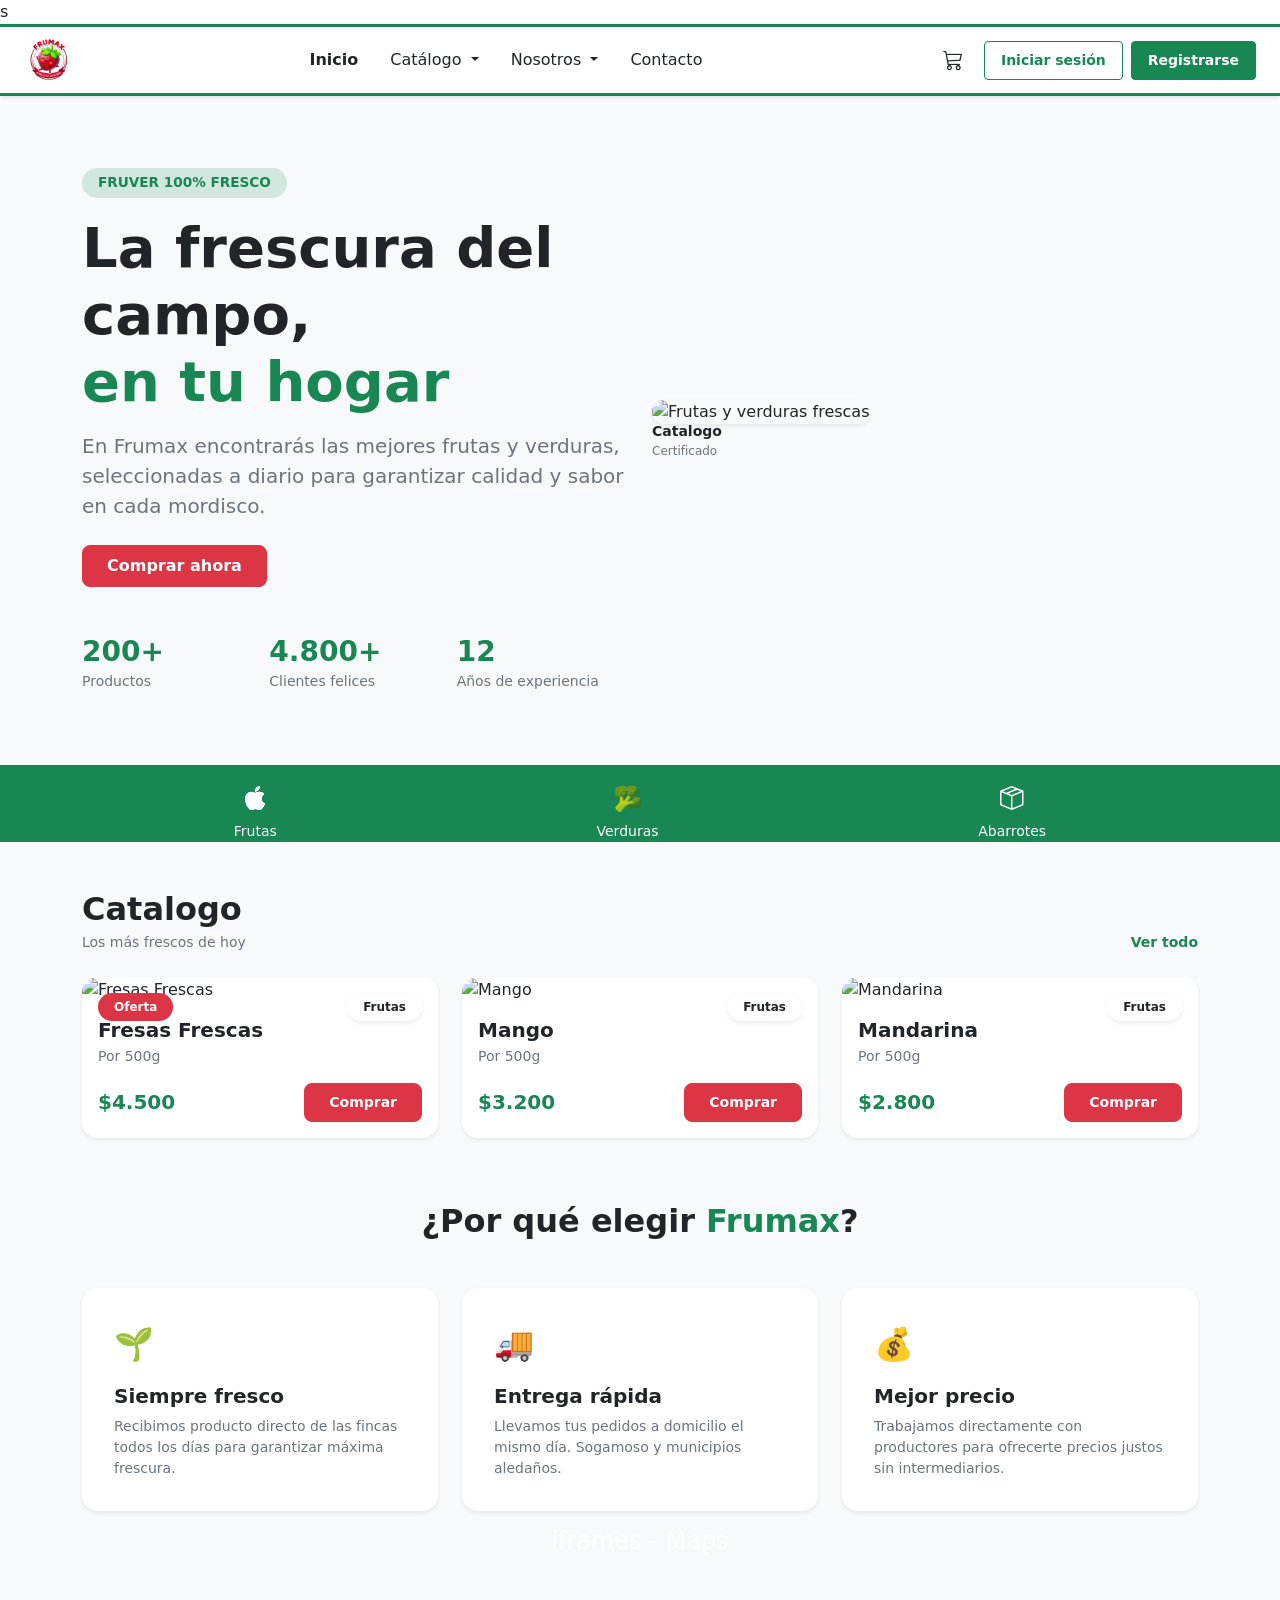
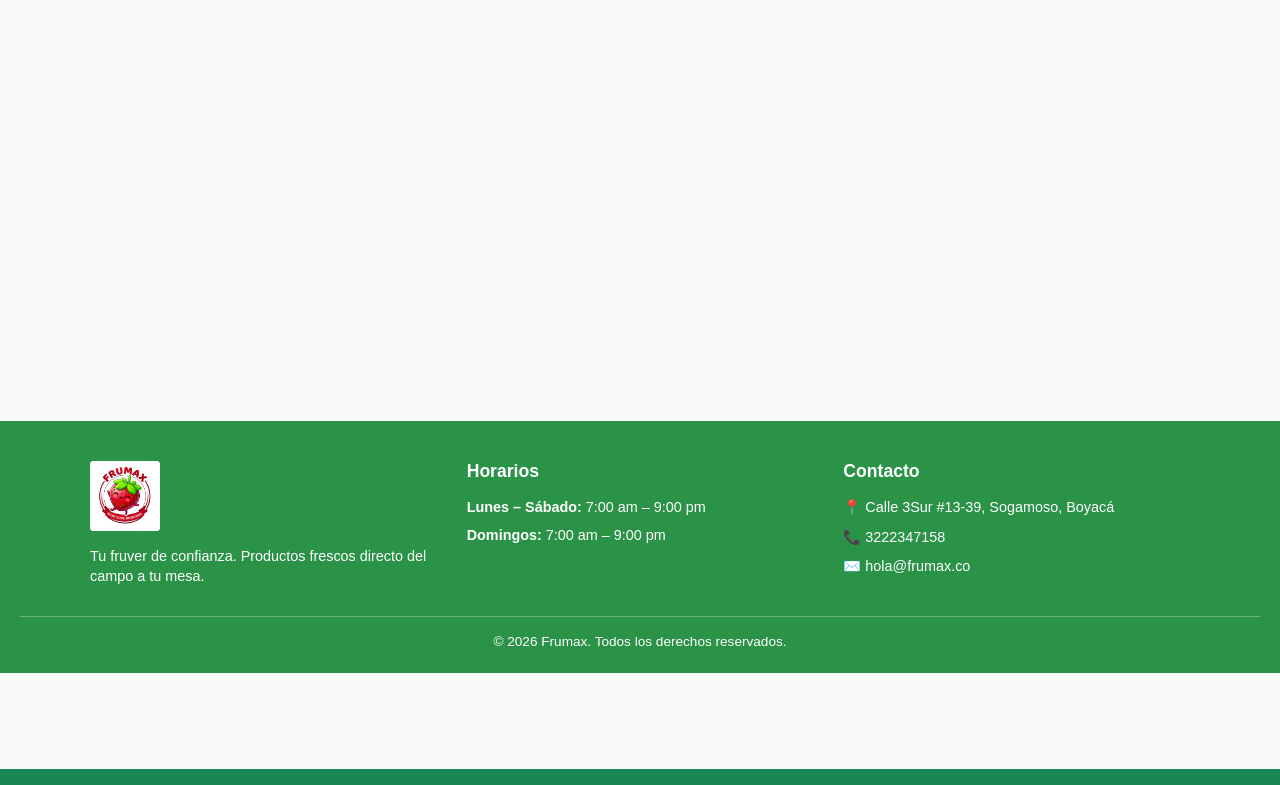
==== commit 9f694f89: "cambios index" ====
--- a/index.html
+++ b/index.html
@@ -11,6 +11,15 @@
     <link href="https://cdn.jsdelivr.net/npm/bootstrap@5.3.3/dist/css/bootstrap.min.css" rel="stylesheet">
     <!-- Bootstrap Icons -->
     <link href="https://cdn.jsdelivr.net/npm/bootstrap-icons@1.11.3/font/bootstrap-icons.css" rel="stylesheet">
+
+    <style>
+   
+      html, body {
+        margin: 0 !important;
+        padding: 0 !important;
+      }
+    </style>
+</head>
 
 </head>
 
@@ -304,17 +313,49 @@
         </div>
 
     </div>
-</section>
-</section>
-        </section>
-
-    </main>
-
-    <!-- pie de pagina -->
-    <footer class="text-center py-3 small text-secondary border-top border-bottom border-success border-4 bg-white">
-        <p class="mb-0">&copy; 2026 FRUMAX. Todos los derechos reservados.</p>
-    </footer>
-
+    <div class="multimedia-item">
+            <center>
+            <h4>iframes - Maps </h4>
+            <iframe src="https://www.google.com/maps/embed?pb=!1m18!1m12!1m3!1d3970.0698636248594!2d-72.94289392524063!3d5.703046994278763!2m3!1f0!2f0!3f0!3m2!1i1024!2i768!4f13.1!3m3!1m2!1s0x8e6a45ca20de23af%3A0x61d91f618eb2b87a!2sCl.%203%20Sur%20%23%2013-39%2C%20Sogamoso%2C%20Boyac%C3%A1!5e0!3m2!1ses-419!2sco!4v1791214843926!5m2!1ses-419!2sco" width="600" height="450" style="border:0;" allowfullscreen="" loading="lazy" referrerpolicy="strict-origin-when-cross-origin"></iframe>
+            </center>
+        </div>
+       <footer style="background-color: #2b9348 !important; color: #ffffff !important; padding: 40px 20px 20px 20px; font-family: Arial, sans-serif; width: 100%; margin-top: 0 !important; margin-bottom: 0 !important;">
+  <div style="display: flex; justify-content: space-between; align-items: flex-start; max-width: 1100px; margin: 0 auto; gap: 30px;">
+    
+    <!-- Columna 1: Logo y Eslogan -->
+    <div style="flex: 1;">
+      <div style="width: 70px; height: 70px; background-color: #ffffff; border-radius: 4px; margin-bottom: 15px;">
+        <img src="assets/imag/proyecto.jpg" alt="Logo de la empresa" style="width: 100%; height: 100%; object-fit: cover; border-radius: 4px;">
+      </div>
+      <p style="font-size: 0.9rem; line-height: 1.4; color: #ffffff !important; margin: 0;">
+        Tu fruver de confianza. Productos frescos directo del campo a tu mesa.
+      </p>
+    </div>
+
+    <!-- Columna 2: Horarios -->
+    <div style="flex: 1;">
+      <h3 style="font-size: 1.1rem; font-weight: bold; margin-top: 0; margin-bottom: 15px; color: #ffffff !important;">Horarios</h3>
+      <p style="font-size: 0.9rem; margin: 6px 0; color: #ffffff !important;"><strong>Lunes – Sábado:</strong> 7:00 am – 9:00 pm</p>
+      <p style="font-size: 0.9rem; margin: 6px 0; color: #ffffff !important;"><strong>Domingos:</strong> 7:00 am – 9:00 pm</p>
+    </div>
+
+    <!-- Columna 3: Contacto -->
+    <div style="flex: 1;">
+      <h3 style="font-size: 1.1rem; font-weight: bold; margin-top: 0; margin-bottom: 15px; color: #ffffff !important;">Contacto</h3>
+      <ul style="list-style: none; padding: 0; margin: 0;">
+        <li style="font-size: 0.9rem; margin-bottom: 8px; color: #ffffff !important;">📍 Calle 3Sur #13-39, Sogamoso, Boyacá</li>
+        <li style="font-size: 0.9rem; margin-bottom: 8px; color: #ffffff !important;">📞 3222347158</li>
+        <li style="font-size: 0.9rem; margin-bottom: 8px; color: #ffffff !important;">✉️ hola@frumax.co</li>
+      </ul>
+    </div>
+
+  </div>
+
+  <!-- Copyright al final (sin margen inferior para evitar el espacio blanco abajo) -->
+  <div style="border-top: 1px solid rgba(255, 255, 255, 0.3); margin-top: 30px; padding-top: 15px; text-align: center; font-size: 0.85rem; color: #ffffff !important;">
+    <p style="margin: 0 !important; padding-bottom: 0 !important;">&copy; 2026 Frumax. Todos los derechos reservados.</p>
+  </div>
+</footer>
     <!-- Bootstrap 5 JavaScript Bundle con Popper -->
     <script src="https://cdn.jsdelivr.net/npm/bootstrap@5.3.3/dist/js/bootstrap.bundle.min.js"></script>
 </body>
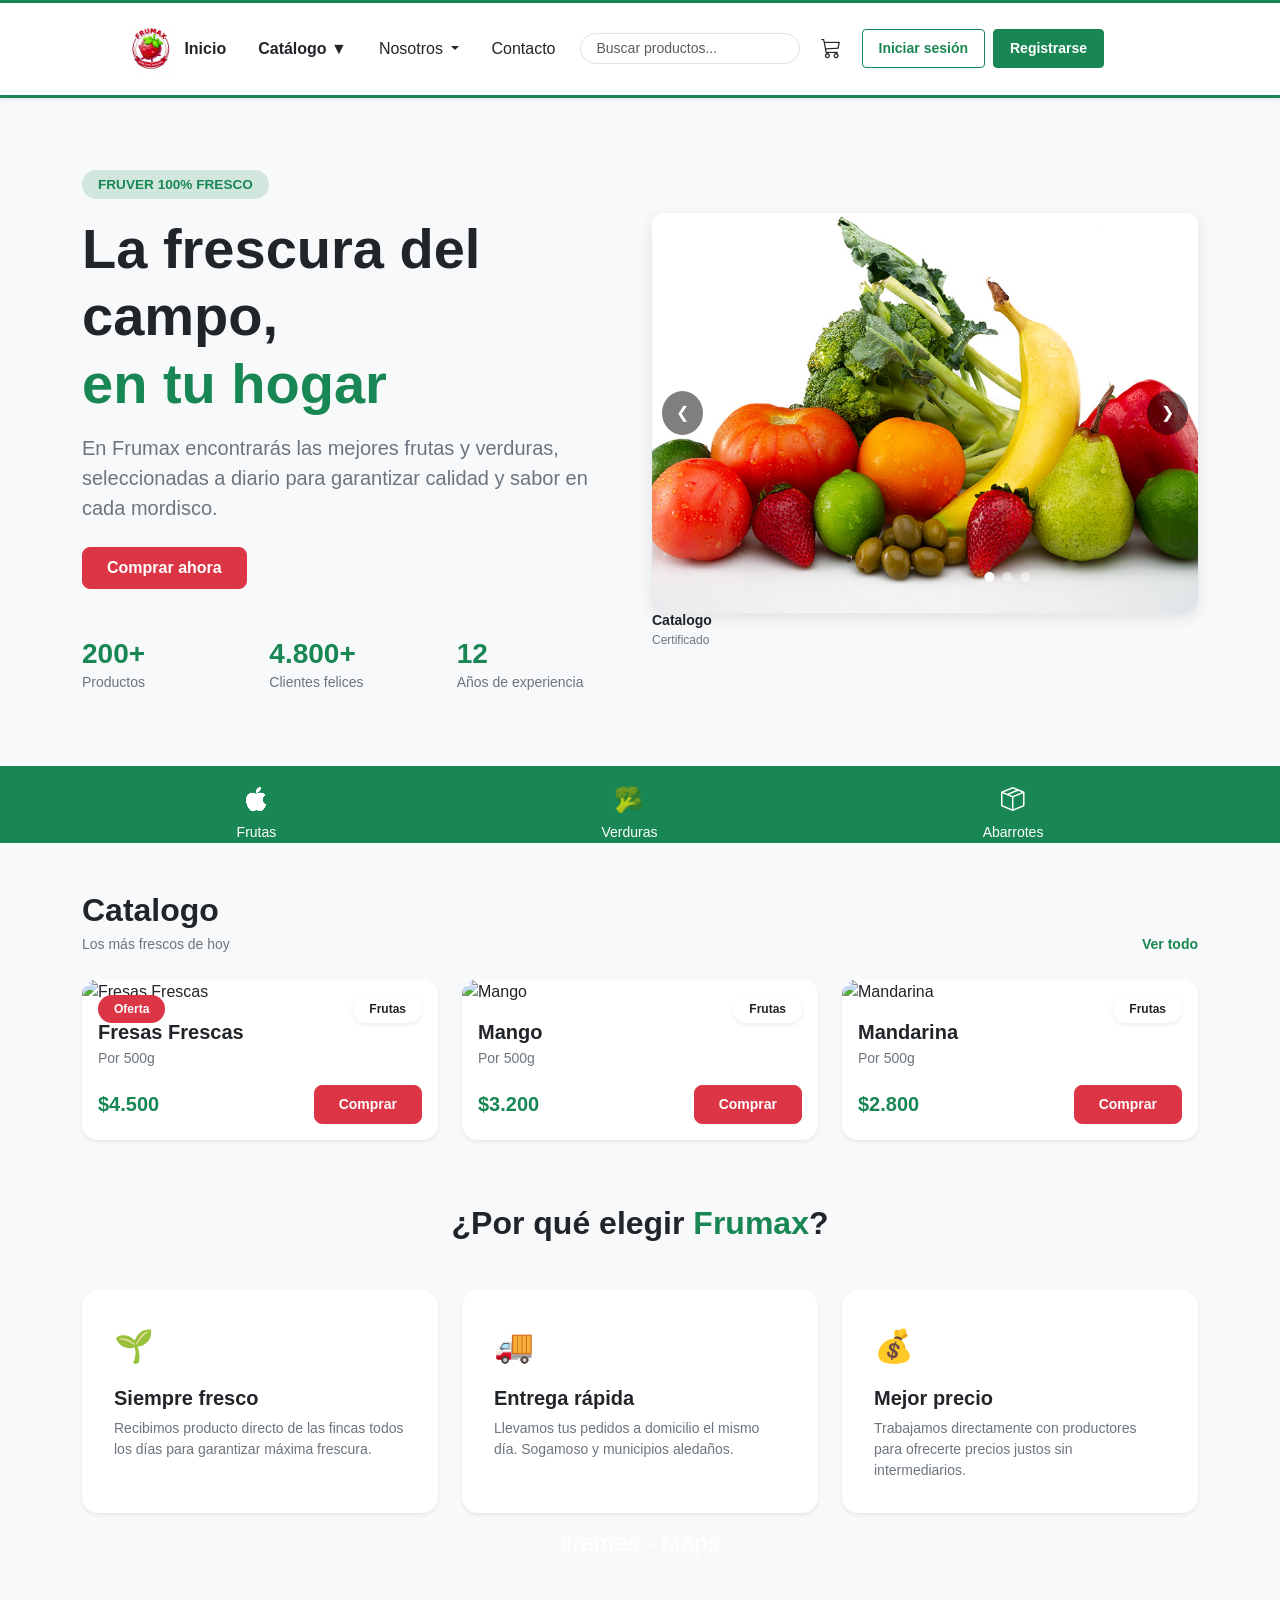
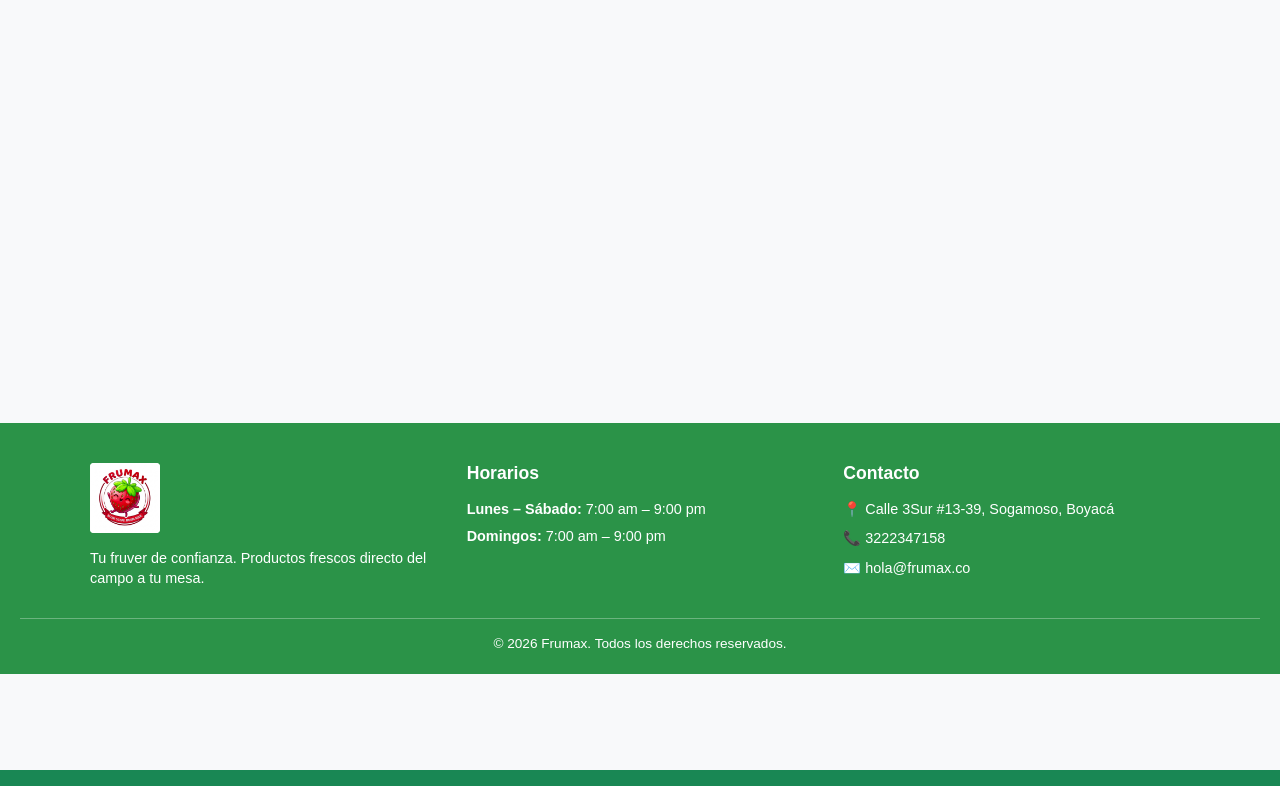
==== commit 63704d24: "index" ====
--- a/index.html
+++ b/index.html
@@ -2,6 +2,8 @@
 <html lang="es">
 
 <head>
+    <script src="https://cdn.jsdelivr.net/npm/bootstrap@5.3.3/dist/js/bootstrap.bundle.min.js"></script>
+    <script src="index.js" defer></script>
     <meta charset="UTF-8">
     <meta name="viewport" content="width=device-width, initial-scale=1.0">
     <meta name="description" content="FRUMAX - La frescura del campo en tu hogar.">
@@ -11,6 +13,8 @@
     <link href="https://cdn.jsdelivr.net/npm/bootstrap@5.3.3/dist/css/bootstrap.min.css" rel="stylesheet">
     <!-- Bootstrap Icons -->
     <link href="https://cdn.jsdelivr.net/npm/bootstrap-icons@1.11.3/font/bootstrap-icons.css" rel="stylesheet">
+
+    <link rel="stylesheet" href="css/index.css">
 
     <style>
    
@@ -18,13 +22,16 @@
         margin: 0 !important;
         padding: 0 !important;
       }
+      #buscarProductoIndex:focus {
+        border-color: #28a745 !important;
+        box-shadow: 0 0 0 0.2rem rgba(40, 167, 69, 0.25) !important;
+      }
     </style>
 </head>
 
-</head>
+
 
 <body class="d-flex flex-column min-vh-100 bg-white">
-s
     <!--NAVEGACIÓN -->
     <header class="shadow-sm bg-white sticky-top border-top border-success border-3 border-bottom">
         <nav class="navbar navbar-expand-lg navbar-light py-2 px-4">
@@ -49,15 +56,15 @@
                         <li class="nav-item">
                             <a class="nav-link active fw-semibold text-dark" href="#">Inicio</a>
                         </li>
-                        <li class="nav-item dropdown">
-                            <a class="nav-link dropdown-toggle text-dark" href="#" role="button" data-bs-toggle="dropdown" aria-expanded="false">
-                                Catálogo
-                            </a>
-                            <ul class="dropdown-menu">
-                                <li><a class="dropdown-item" href="#">Frutas</a></li>
-                                <li><a class="dropdown-item" href="#">Verduras</a></li>
-                            </ul>
-                        </li>
+                       <li class="nav-item dropdown" style="position: relative;">
+                        <a class="nav-link text-dark fw-semibold" href="#" id="btnCatalogo">
+                            Catálogo ▼
+                        </a>
+                        <ul class="dropdown-menu shadow border-0 rounded-3" id="menuCatalogo" style="display: none; position: absolute; top: 100%; left: 0;">
+                            <li><a class="dropdown-item py-2" href="#">Frutas</a></li>
+                            <li><a class="dropdown-item py-2" href="#">Verduras</a></li>
+                        </ul>
+                    </li>
                         <li class="nav-item dropdown">
                             <a class="nav-link dropdown-toggle text-dark" href="#" role="button" data-bs-toggle="dropdown" aria-expanded="false">
                                 Nosotros
@@ -70,7 +77,15 @@
                             <a class="nav-link text-dark" href="#">Contacto</a>
                         </li>
                     </ul>
-
+                    <!-- Barra de búsqueda -->
+                    <div class="mx-lg-3 my-2 my-lg-0" style="width: 220px;">
+                        <input 
+                            type="text" 
+                            id="buscarProductoIndex" 
+                            class="form-control form-control-sm rounded-pill px-3" 
+                            placeholder="Buscar productos..."
+            >
+                    </div>
                     <!-- Botones superiores derechos (Carrito, Iniciar sesión y Registrarse) -->
                     <div class="d-flex align-items-center justify-content-center gap-2 mt-3 mt-lg-0">
                         <a href="#" class="btn btn-link text-dark fs-5 p-1 me-2" aria-label="Carrito de compras">
@@ -88,6 +103,8 @@
 
     <!-- contenido principal -->
     <main class="flex-grow-1">
+
+        
 
         <section class="bg-light py-5">
             <div class="container py-4">
@@ -133,8 +150,18 @@
                     <!-- Imagenes -->
                     <div class="col-lg-6">
                         <div class="position-relative">
-                            <img src="https://images.unsplash.com/photo-1610832958506-aa56368176cf?auto=format&fit=crop&w=800&q=80"
-                                alt="Frutas y verduras frescas" class="img-fluid rounded-4 shadow-sm w-100">
+                            <div class="carousel-container">
+                                <div class="carousel-track" id="track">
+                                    <img src="assets/imag/imagen1.jpg" alt="Imagen 1">
+                                    <img src="assets/imag/imagen2.jpg" alt="Imagen 2">
+                                    <img src="assets/imag/imagen3.jpg" alt="Imagen 3">
+                                </div>
+
+                                <button class="btn-nav btn-prev" id="prevBtn">&#10094;</button>
+                                <button class="btn-nav btn-next" id="nextBtn">&#10095;</button>
+
+                                <div class="carousel-indicators" id="indicators"></div>
+                                </div>
 
                                 <div>
                                     <strong class="d-block text-dark lh-1 small">Catalogo</strong>
@@ -149,7 +176,7 @@
         </section>
 
         <!--Categorias-->
-        <section class="bg-success text-white py-3">
+        <section class="bg-success text-white py-3" id="catalogo">
             <div class="container">
                 <div class="d-flex justify-content-around align-items-center flex-wrap gap-3">
                     <a href="#" class="text-white text-decoration-none d-flex flex-column align-items-center gap-1 small">
@@ -356,8 +383,11 @@
     <p style="margin: 0 !important; padding-bottom: 0 !important;">&copy; 2026 Frumax. Todos los derechos reservados.</p>
   </div>
 </footer>
+
     <!-- Bootstrap 5 JavaScript Bundle con Popper -->
-    <script src="https://cdn.jsdelivr.net/npm/bootstrap@5.3.3/dist/js/bootstrap.bundle.min.js"></script>
+    <link href="https://cdn.jsdelivr.net/npm/bootstrap@5.3.3/dist/js/bootstrap.bundle.min.js" rel="stylesheet"></link>
+    <script src="main.js"></script>
+
 </body>
 
 </html>
--- a/css/index.css
+++ b/css/index.css
@@ -0,0 +1,587 @@
+* {
+    margin: 0;
+    padding: 0;
+    box-sizing: border-box;
+}
+
+/* --- CARRUSEL --- */
+.carousel-container {
+    position: relative;
+    max-width: 100%;
+    margin: 0 auto;
+    overflow: hidden;
+    border-radius: 12px;
+    box-shadow: 0 4px 15px rgba(0, 0, 0, 0.1);
+}
+
+.carousel-track {
+    display: flex;
+    transition: transform 0.5s ease-in-out;
+}
+
+.carousel-track img {
+    min-width: 100%;
+    height: 400px;
+    object-fit: cover;
+    display: block;
+}
+
+.btn-nav {
+    position: absolute;
+    top: 50%;
+    transform: translateY(-50%);
+    background-color: rgba(0, 0, 0, 0.5);
+    color: white;
+    border: none;
+    padding: 10px 14px;
+    cursor: pointer;
+    font-size: 16px;
+    border-radius: 50%;
+    transition: background-color 0.3s;
+    z-index: 10;
+}
+
+.btn-nav:hover {
+    background-color: rgba(0, 0, 0, 0.8);
+}
+
+.btn-prev {
+    left: 10px;
+}
+
+.btn-next {
+    right: 10px;
+}
+
+.carousel-indicators {
+    position: absolute;
+    bottom: 15px;
+    left: 50%;
+    transform: translateX(-50%);
+    display: flex;
+    gap: 8px;
+    z-index: 10;
+}
+
+.dot {
+    width: 10px;
+    height: 10px;
+    background-color: rgba(255, 255, 255, 0.5);
+    border-radius: 50%;
+    cursor: pointer;
+    transition: background-color 0.3s;
+}
+
+.dot.active,
+.dot:hover {
+    background-color: rgba(255, 255, 255, 1);
+}
+
+/* --- EFECTO 3D EN LAS TARJETAS --- */
+.card {
+    transition: box-shadow 0.3s ease;
+    transform-style: preserve-3d;
+    will-change: transform;
+}
+
+
+/* index.css */
+
+@import url('https://fonts.googleapis.com/css2?family=Inter:wght@400;500;600;700;800&display=swap');
+
+:root {
+    --primary-green: #00b04b;
+    --primary-red: #e60012;
+    --text-dark: #1a1a1a;
+    --text-gray: #666666;
+    --bg-card: #ffffff;
+    --border-radius: 16px;
+}
+* {
+    box-sizing: border-box;
+    margin: 0;
+    padding: 0;
+    font-family: 'Inter', sans-serif;
+}
+
+/* Fondo global desenfocado */
+body {
+    color: var(--text-dark);
+    background: url('assets/imagenes/pagina principal.jpeg') no-repeat center center fixed;
+    background-size: cover;
+    position: relative;
+}
+
+body::before {
+    content: "";
+    position: fixed;
+    top: 0;
+    left: 0;
+    width: 100%;
+    height: 100%;
+    background: rgba(255, 255, 255, 0.85);
+    backdrop-filter: blur(20px);
+    -webkit-backdrop-filter: blur(20px);
+    z-index: -1;
+}
+
+/* --- NAVEGACIÓN --- */
+header {
+    display: flex;
+    justify-content: space-between;
+    align-items: center;
+    padding: 0.8rem 8%;
+    background: #ffffff;
+    border-bottom: 2px solid var(--primary-green);
+    position: sticky;
+    top: 0;
+    z-index: 1000;
+}
+
+.logo img {
+    height: 48px;
+    width: auto;
+}
+
+nav {
+    display: flex;
+    gap: 2rem;
+    align-items: center;
+}
+
+nav a {
+    text-decoration: none;
+    color: var(--text-dark);
+    font-weight: 600;
+    font-size: 0.95rem;
+}
+
+.header-actions {
+    display: flex;
+    align-items: center;
+    gap: 1rem;
+}
+
+.cart-btn {
+    background: none;
+    border: none;
+    font-size: 1.2rem;
+    cursor: pointer;
+}
+
+.btn-outline {
+    border: 1px solid #ccc;
+    background: transparent;
+    padding: 0.6rem 1.2rem;
+    border-radius: 8px;
+    font-weight: 600;
+    cursor: pointer;
+}
+
+.btn-green {
+    background: var(--primary-green);
+    color: white;
+    border: none;
+    padding: 0.6rem 1.2rem;
+    border-radius: 8px;
+    font-weight: 600;
+    cursor: pointer;
+}
+
+/* --- SECCIÓN HERO --- */
+.hero {
+    display: grid;
+    grid-template-columns: 1fr 1fr;
+    gap: 3rem;
+    padding: 4rem 8%;
+    align-items: center;
+}
+
+.badge-pill {
+    display: inline-block;
+    background: #e8f8ee;
+    color: var(--primary-green);
+    padding: 0.4rem 1rem;
+    border-radius: 20px;
+    font-size: 0.75rem;
+    font-weight: 800;
+    letter-spacing: 0.5px;
+    margin-bottom: 1rem;
+}
+
+.hero-text h1 {
+    font-size: 3.2rem;
+    font-weight: 800;
+    line-height: 1.15;
+    margin-bottom: 1rem;
+}
+
+.hero-text h1 span {
+    color: var(--primary-green);
+}
+
+.hero-text p {
+    color: var(--text-gray);
+    font-size: 1.05rem;
+    line-height: 1.6;
+    margin-bottom: 2rem;
+    max-width: 480px;
+}
+
+.hero-buttons {
+    display: flex;
+    gap: 1rem;
+    margin-bottom: 3rem;
+}
+
+.btn-red {
+    background: var(--primary-red);
+    color: white;
+    border: none;
+    padding: 0.8rem 1.8rem;
+    border-radius: 8px;
+    font-weight: 700;
+    cursor: pointer;
+    font-size: 1rem;
+}
+
+.btn-green-outline {
+    background: white;
+    color: var(--primary-green);
+    border: 1.5px solid var(--primary-green);
+    padding: 0.8rem 1.8rem;
+    border-radius: 8px;
+    font-weight: 700;
+    cursor: pointer;
+    font-size: 1rem;
+}
+
+.stats-grid {
+    display: flex;
+    gap: 2.5rem;
+}
+
+.stat-item h3 {
+    color: var(--primary-green);
+    font-size: 1.8rem;
+    font-weight: 800;
+}
+
+.stat-item p {
+    font-size: 0.85rem;
+    color: var(--text-gray);
+    margin: 0;
+}
+
+.hero-image-container {
+    position: relative;
+    width: 100%;
+    display: flex;
+    justify-content: center;
+    margin-top: 20px; 
+}
+
+.hero-image-container img {
+  max-width: 500px;
+  width: 100%;
+  border-radius: 24px;
+  object-fit: cover;
+  box-shadow: 0 10px 30px rgba(0,0,0,0.08);
+}
+
+.organic-card {
+    position: absolute;
+    bottom: -20px;
+    left: -20px;
+    background: white;
+    padding: 0.8rem 1.2rem;
+    border-radius: 12px;
+    display: flex;
+    align-items: center;
+    gap: 0.8rem;
+    box-shadow: 0 8px 20px rgba(0,0,0,0.06);
+}
+
+.organic-card span {
+    font-size: 1.5rem;
+}
+
+.organic-card h4 {
+    font-size: 0.85rem;
+    font-weight: 700;
+}
+
+.organic-card p {
+    font-size: 0.75rem;
+    color: var(--text-gray);
+    margin: 0;
+}
+
+/* --- BARRA DE CATEGORÍAS --- */
+.categories-bar {
+    background: var(--primary-green);
+    display: flex;
+    justify-content: center;
+    gap: 3rem;
+    padding: 1.2rem;
+}
+
+.category-item {
+    color: white;
+    text-align: center;
+    font-weight: 600;
+    font-size: 0.85rem;
+    cursor: pointer;
+}
+
+.category-item div {
+    font-size: 1.5rem;
+    margin-bottom: 0.2rem;
+}
+
+/* --- CATÁLOGO --- */
+.catalog-section {
+    padding: 4rem 8%;
+}
+
+.catalog-header {
+    display: flex;
+    justify-content: space-between;
+    align-items: flex-end;
+    margin-bottom: 2rem;
+}
+
+.catalog-header h2 {
+    font-size: 2rem;
+    font-weight: 800;
+}
+
+.catalog-header p {
+    color: var(--text-gray);
+}
+
+.see-all {
+    color: var(--primary-green);
+    text-decoration: none;
+    font-weight: 700;
+    font-size: 0.95rem;
+}
+
+.products-grid {
+    display: grid;
+    grid-template-columns: repeat(3, 1fr);
+    gap: 2rem;
+}
+
+.product-card {
+    background: white;
+    border-radius: var(--border-radius);
+    overflow: hidden;
+    box-shadow: 0 4px 15px rgba(0,0,0,0.03);
+    position: relative;
+}
+
+.product-card img {
+    width: 100%;
+    height: 200px;
+    object-fit: cover;
+}
+
+.badge-offer {
+    position: absolute;
+    top: 12px;
+    left: 12px;
+    background: var(--primary-red);
+    color: white;
+    padding: 0.2rem 0.6rem;
+    border-radius: 12px;
+    font-size: 0.75rem;
+    font-weight: 700;
+}
+
+.badge-category {
+    position: absolute;
+    top: 12px;
+    right: 12px;
+    background: white;
+    color: var(--primary-green);
+    padding: 0.2rem 0.6rem;
+    border-radius: 12px;
+    font-size: 0.75rem;
+    font-weight: 700;
+}
+
+.product-info {
+    padding: 1.2rem;
+}
+
+.product-info h3 {
+    font-size: 1.1rem;
+    font-weight: 700;
+}
+
+.product-info .unit {
+    color: var(--text-gray);
+    font-size: 0.85rem;
+    margin-bottom: 1rem;
+}
+
+.product-bottom {
+    display: flex;
+    justify-content: space-between;
+    align-items: center;
+}
+
+.price {
+    color: var(--primary-green);
+    font-size: 1.4rem;
+    font-weight: 800;
+}
+
+/* --- CARACTERÍSTICAS / POR QUÉ ELEGIRNOS --- */
+.why-us {
+    padding: 4rem 8%;
+    text-align: center;
+}
+
+.why-us h2 {
+    font-size: 2rem;
+    font-weight: 800;
+    margin-bottom: 3rem;
+}
+
+.why-us h2 span {
+    color: var(--primary-green);
+}
+
+.features-grid {
+    display: grid;
+    grid-template-columns: repeat(3, 1fr);
+    gap: 2rem;
+}
+
+.feature-card {
+    background: white;
+    padding: 2.5rem 1.5rem;
+    border-radius: var(--border-radius);
+    text-align: left;
+    box-shadow: 0 4px 15px rgba(0,0,0,0.03);
+}
+
+.feature-icon {
+    font-size: 2.5rem;
+    margin-bottom: 1rem;
+}
+
+.feature-card h3 {
+    font-size: 1.1rem;
+    font-weight: 700;
+    margin-bottom: 0.5rem;
+}
+
+.feature-card p {
+    color: var(--text-gray);
+    font-size: 0.9rem;
+    line-height: 1.5;
+}
+
+/* --- UBICACIÓN --- */
+.location-section {
+    padding: 4rem 8%;
+    text-align: center;
+}
+
+
+.badge-red-pill {
+    display: inline-block;
+    background: #ffe6e6;
+    color: var(--primary-red);
+    padding: 0.3rem 1rem;
+    border-radius: 20px;
+    font-size: 0.75rem;
+    font-weight: 800;
+    margin-bottom: 0.5rem;
+}
+
+.location-section h2 {
+    font-size: 2rem;
+    font-weight: 800;
+    margin-bottom: 3rem;
+}
+
+.location-section h2 span {
+    color: var(--primary-green);
+}
+
+.location-grid {
+    display: grid;
+    grid-template-columns: 1fr 1fr;
+    gap: 2rem;
+    text-align: left;
+}
+
+.map-box iframe {
+    width: 100%;
+    height: 100%;
+    min-height: 350px;
+    border-radius: var(--border-radius);
+    border: none;
+}
+
+.info-cards {
+    display: flex;
+    flex-direction: column;
+    gap: 1rem;
+}
+
+.info-card {
+    background: white;
+    padding: 1.2rem;
+    border-radius: var(--border-radius);
+    display: flex;
+    align-items: center;
+    gap: 1.2rem;
+    box-shadow: 0 4px 15px rgba(0,0,0,0.03);
+}
+
+.icon-circle {
+    width: 45px;
+    height: 45px;
+    border-radius: 50%;
+    display: flex;
+    align-items: center;
+    justify-content: center;
+    font-size: 1.2rem;
+    color: white;
+    flex-shrink: 0;
+}
+
+.icon-circle.red { background: var(--primary-red); }
+.icon-circle.green { background: var(--primary-green); }
+
+.info-card h4 {
+    font-size: 1rem;
+    font-weight: 700;
+}
+
+.info-card p {
+    color: var(--text-gray);
+    font-size: 0.85rem;
+}
+
+.btn-full-red {
+    background: var(--primary-red);
+    color: white;
+    border: none;
+    width: 100%;
+    padding: 1rem;
+    border-radius: 12px;
+    font-weight: 700;
+    cursor: pointer;
+    display: flex;
+    align-items: center;
+    justify-content: center;
+    gap: 0.5rem;
+    margin-top: 0.5rem;
+}
+
